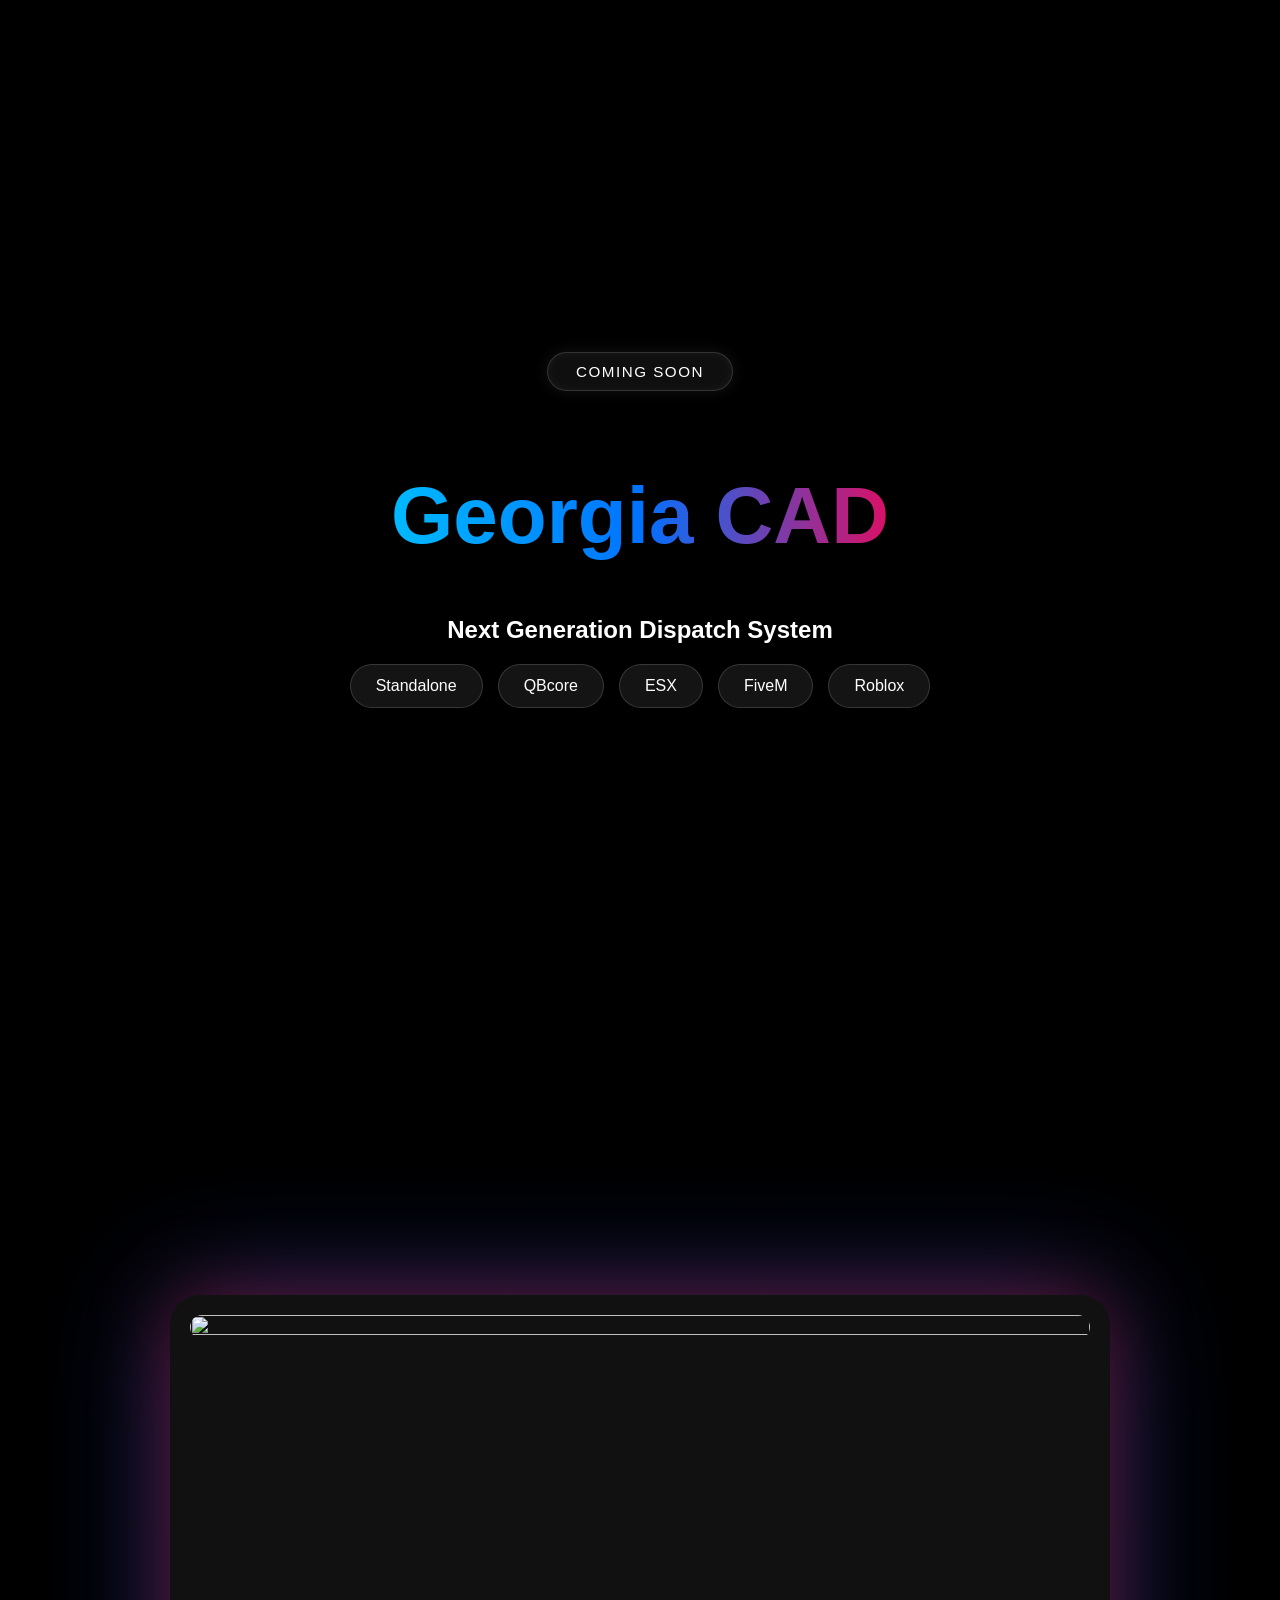
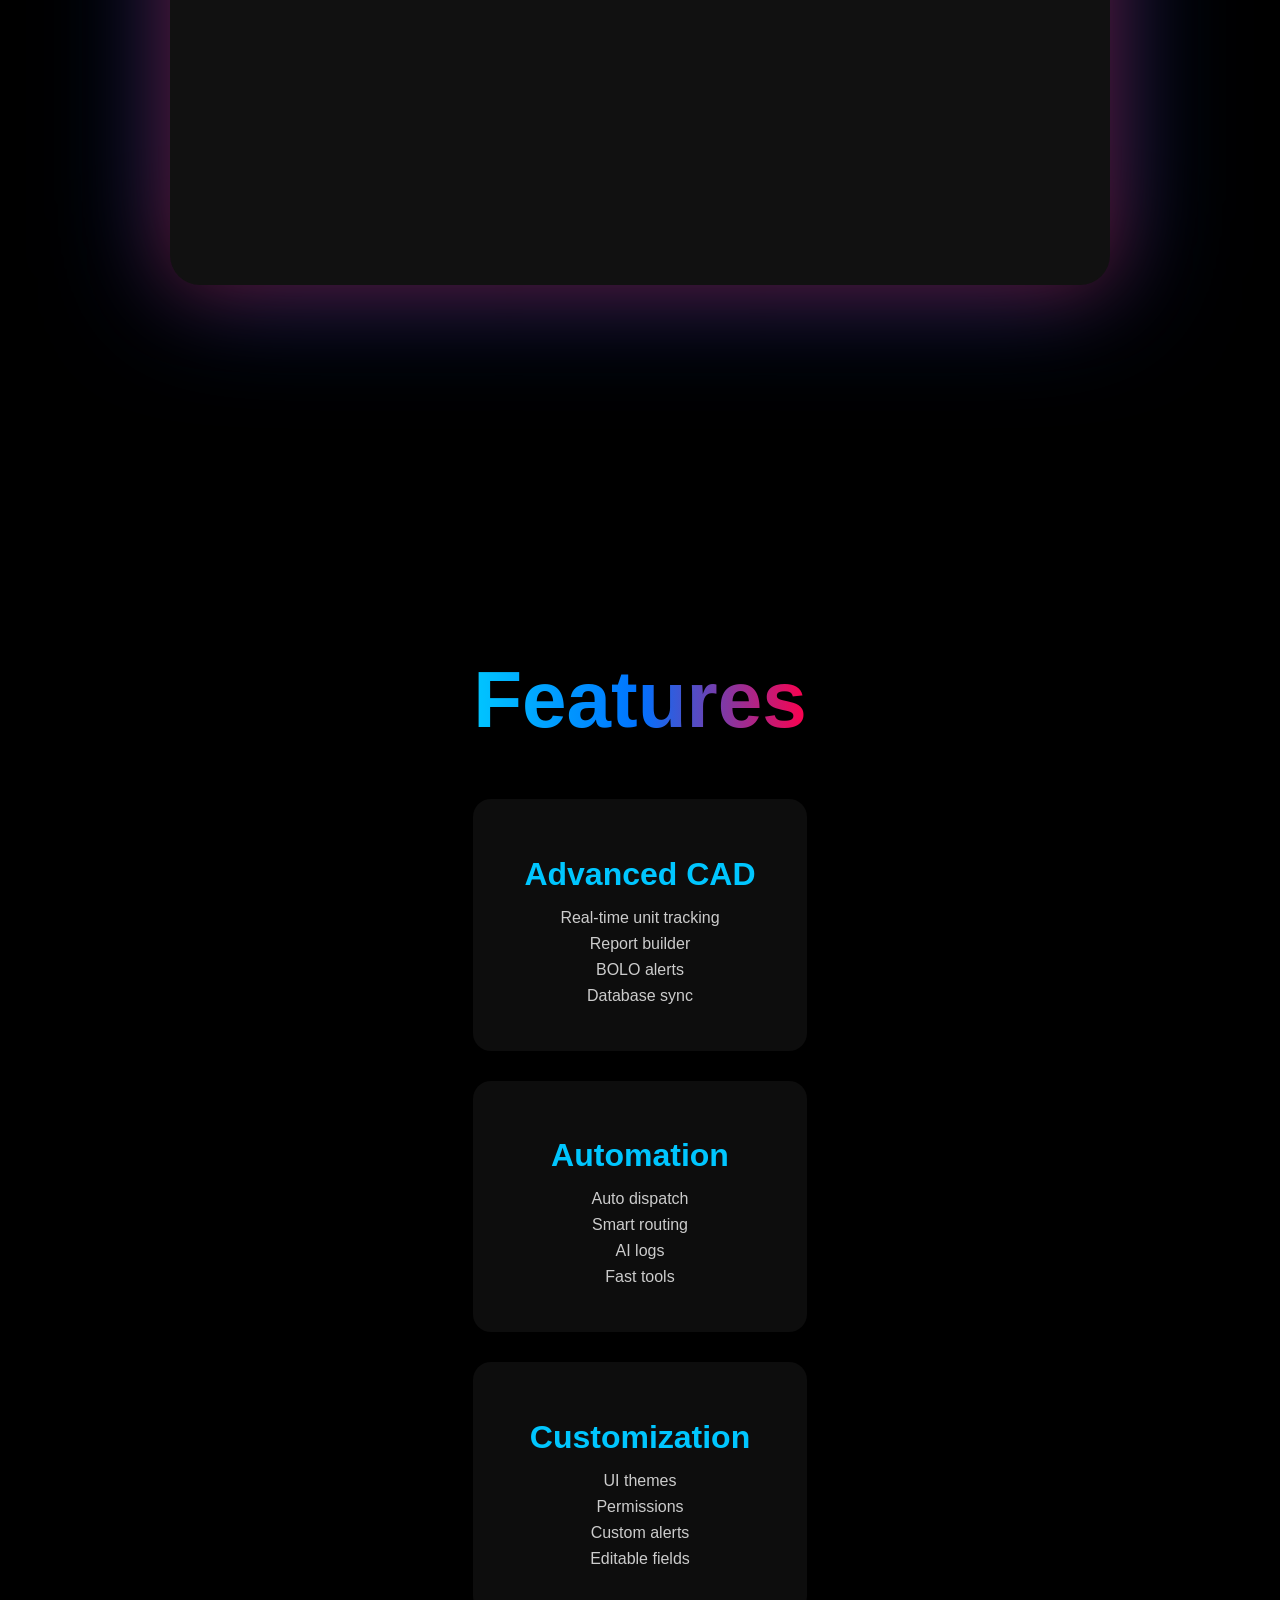
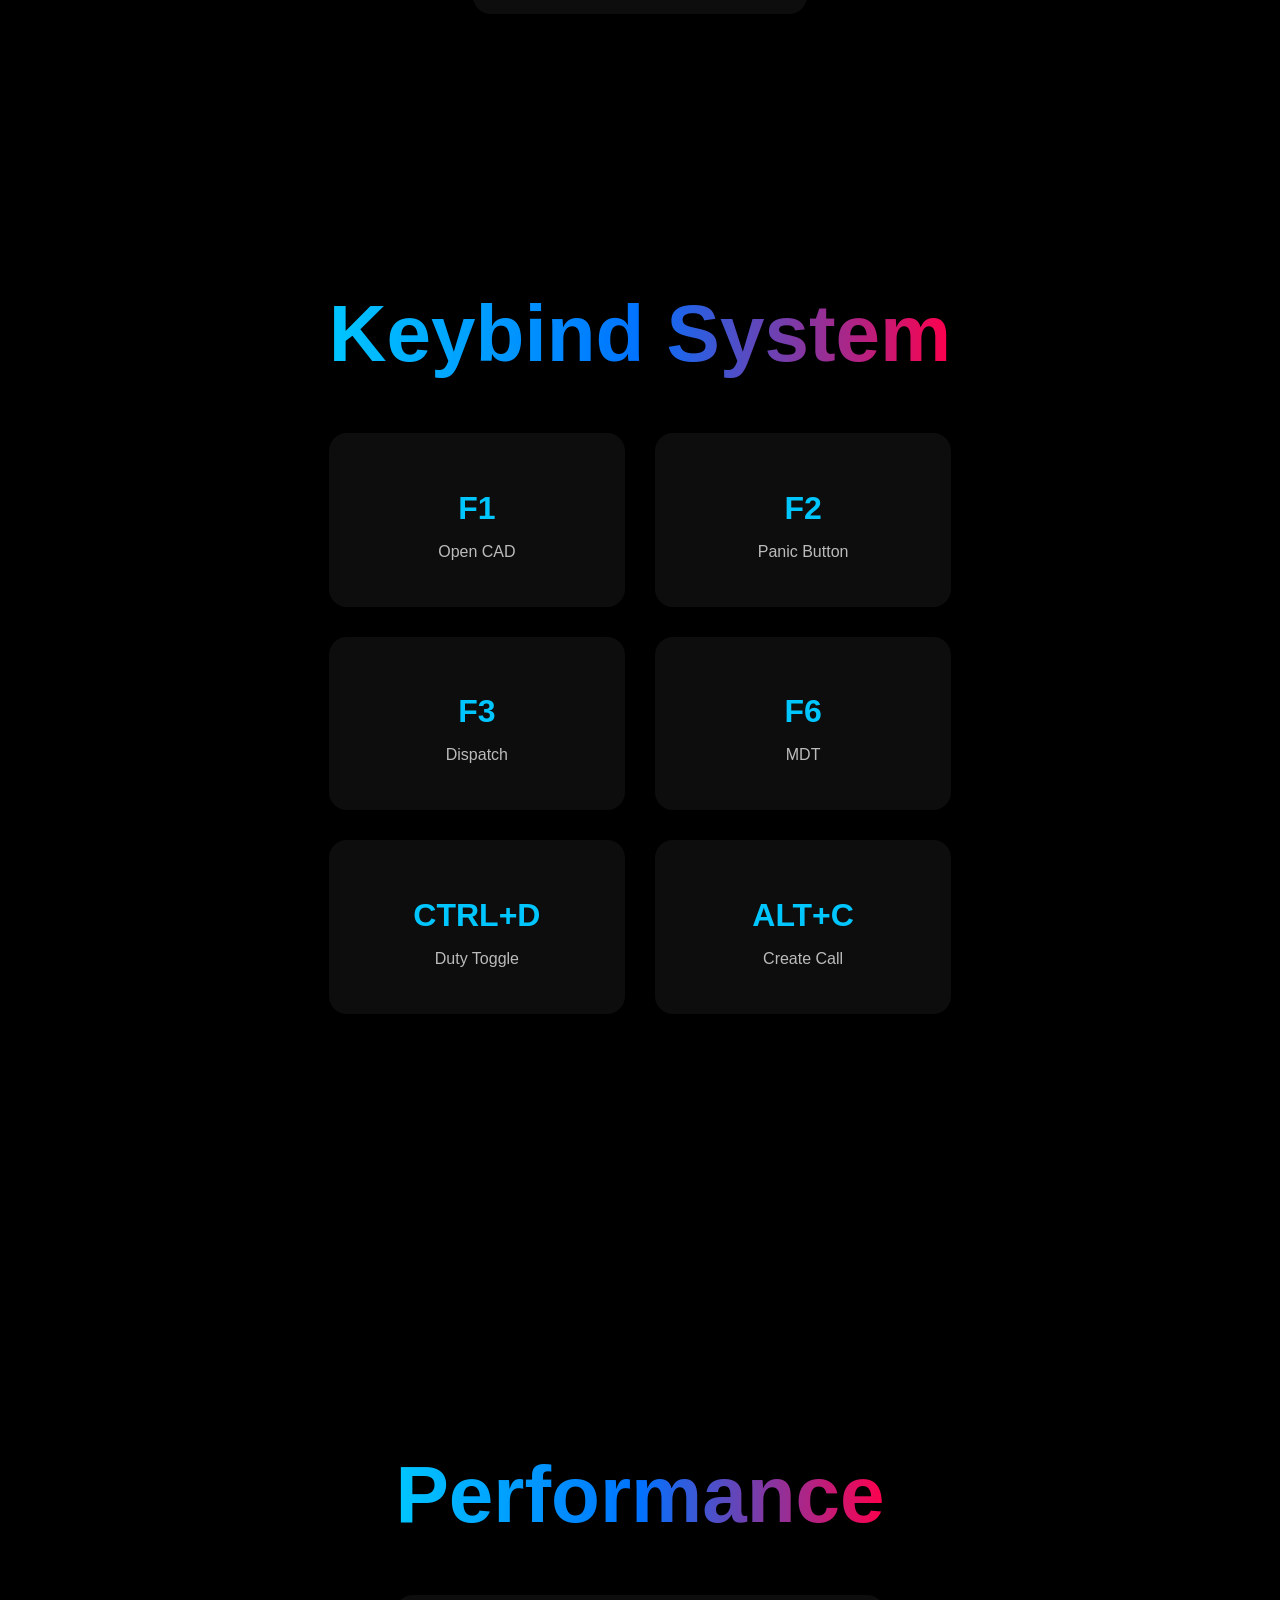
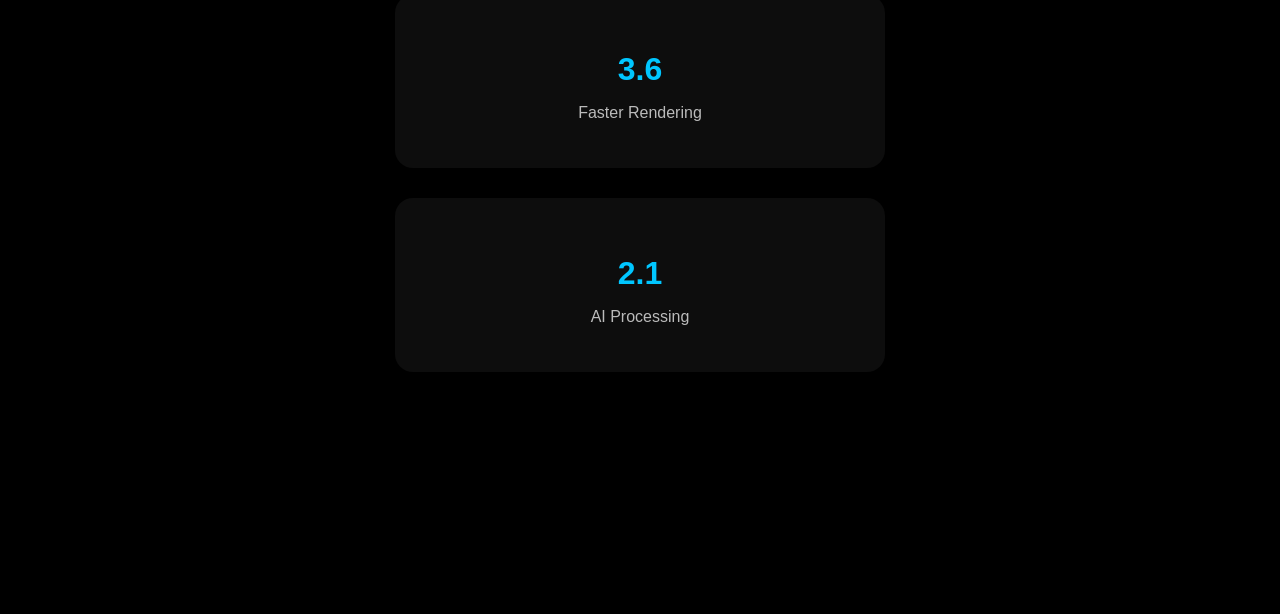
==== index.html @ d7dd5ef4 "Update index.html" ====
<!DOCTYPE html>
<html lang="en">

<head>

<meta charset="UTF-8">
<meta name="viewport" content="width=device-width, initial-scale=1.0">

<title>Georgia CAD</title>

<link rel="icon" type="image/png" href="https://i.imgur.com/8s9BnlC.png">

<style>

body{
margin:0;
background:black;
color:white;
font-family:Arial,Helvetica,sans-serif;
overflow-x:hidden;
background-image:url("https://i.imgur.com/8s9BnlC.png");
background-repeat:no-repeat;
background-position:center;
background-size:600px;
background-attachment:fixed;
}

body::before{
content:"";
position:fixed;
width:100%;
height:100%;
background:rgba(0,0,0,0.85);
z-index:-1;
}

/* SECTION */

.section{
min-height:100vh;
display:flex;
justify-content:center;
align-items:center;
text-align:center;
padding:80px 10%;
}

/* TITLE */

.gradient-text{
font-size:5em;
background:linear-gradient(90deg,#00c6ff,#0072ff,#ff004c);
-webkit-background-clip:text;
-webkit-text-fill-color:transparent;
}

/* SCROLL */

.reveal{
opacity:0;
transform:translateY(80px);
transition:1.2s;
}

.reveal.visible{
opacity:1;
transform:translateY(0);
}

/* 🔥 GLASS PILL (COMING SOON) */

.coming-pill{
display:inline-block;
padding:10px 28px;
border-radius:50px;
margin-bottom:25px;

background:rgba(255,255,255,0.06);
border:1px solid rgba(255,255,255,0.15);

backdrop-filter:blur(10px);

font-size:0.95em;
letter-spacing:1.5px;
text-transform:uppercase;

box-shadow:
0 0 15px rgba(255,255,255,0.08),
inset 0 0 10px rgba(255,255,255,0.05);

transition:0.3s;
}

.coming-pill:hover{
transform:scale(1.08);
box-shadow:
0 0 20px rgba(0,120,255,0.4),
0 0 30px rgba(255,0,80,0.3);
}

/* BUBBLES */

.bubbles{
display:flex;
gap:15px;
justify-content:center;
flex-wrap:wrap;
margin-top:20px;
}

.bubbles span{
padding:12px 25px;
border-radius:30px;
background:rgba(255,255,255,0.08);
border:1px solid rgba(255,255,255,0.15);
backdrop-filter:blur(6px);
transition:.3s;
}

.bubbles span:hover{
transform:scale(1.1);
background:rgba(0,120,255,0.25);
}

/* TABLET */

.tablet{
width:900px;
height:550px;
background:#111;
border-radius:30px;
padding:20px;
box-shadow:0 0 80px rgba(255,0,0,.4),0 0 120px rgba(0,100,255,.5);
transition:.2s;
}

.screen img{
width:100%;
height:100%;
border-radius:20px;
object-fit:cover;
}

/* GRID */

.grid{
display:grid;
grid-template-columns:repeat(auto-fit,minmax(260px,1fr));
gap:30px;
margin-top:40px;
}

.card{
background:rgba(255,255,255,0.05);
padding:30px;
border-radius:18px;
transition:.3s;
}

.card:hover{
transform:translateY(-10px) scale(1.03);
box-shadow:
0 0 20px rgba(0,120,255,0.4),
0 0 40px rgba(0,120,255,0.2);
}

.card h2{
font-size:2em;
color:#00c6ff;
margin-bottom:10px;
}

.card p{
color:#bbb;
}

.card ul{
list-style:none;
padding:0;
}

.card li{
margin:8px 0;
color:#ccc;
}

/* BUTTON */

.btn{
background:#0a84ff;
padding:14px 35px;
border:none;
border-radius:30px;
color:white;
font-size:1.1em;
cursor:pointer;
}

</style>

</head>

<body>

<!-- HERO -->

<div class="section reveal">
<div>

<div class="coming-pill">Coming Soon</div>

<h1 class="gradient-text">Georgia CAD</h1>
<h2>Next Generation Dispatch System</h2>

<div class="bubbles">
<span>Standalone</span>
<span>QBcore</span>
<span>ESX</span>
<span>FiveM</span>
<span>Roblox</span>
</div>

</div>
</div>

<!-- TABLET -->

<div class="section reveal">
<div class="tablet" id="tablet">
<div class="screen">
<img src="https://i.imgur.com/SKwBuLY.png">
</div>
</div>
</div>

<!-- FEATURES -->

<div class="section reveal">
<div>
<h1 class="gradient-text">Features</h1>

<div class="grid">

<div class="card">
<h2>Advanced CAD</h2>
<ul>
<li>Real-time unit tracking</li>
<li>Report builder</li>
<li>BOLO alerts</li>
<li>Database sync</li>
</ul>
</div>

<div class="card">
<h2>Automation</h2>
<ul>
<li>Auto dispatch</li>
<li>Smart routing</li>
<li>AI logs</li>
<li>Fast tools</li>
</ul>
</div>

<div class="card">
<h2>Customization</h2>
<ul>
<li>UI themes</li>
<li>Permissions</li>
<li>Custom alerts</li>
<li>Editable fields</li>
</ul>
</div>

</div>

</div>
</div>

<!-- KEYBINDS -->

<div class="section reveal">
<div>
<h1 class="gradient-text">Keybind System</h1>

<div class="grid">
<div class="card"><h2>F1</h2><p>Open CAD</p></div>
<div class="card"><h2>F2</h2><p>Panic Button</p></div>
<div class="card"><h2>F3</h2><p>Dispatch</p></div>
<div class="card"><h2>F6</h2><p>MDT</p></div>
<div class="card"><h2>CTRL+D</h2><p>Duty Toggle</p></div>
<div class="card"><h2>ALT+C</h2><p>Create Call</p></div>
</div>

</div>
</div>

<!-- PERFORMANCE -->

<div class="section reveal">
<div>

<h1 class="gradient-text">Performance</h1>

<div class="grid">

<div class="card">
<h2 class="stat" data-target="6.7">0</h2>
<p>Faster Rendering</p>
</div>

<div class="card">
<h2 class="stat" data-target="4">0</h2>
<p>AI Processing</p>
</div>

</div>

</div>
</div>

<script>

const reveals=document.querySelectorAll(".reveal")
window.addEventListener("scroll",()=>{
reveals.forEach(el=>{
if(el.getBoundingClientRect().top<window.innerHeight*.85){
el.classList.add("visible")
}
})
})

const tablet=document.getElementById("tablet")
document.addEventListener("mousemove",e=>{
let x=(window.innerWidth/2-e.pageX)/40
let y=(window.innerHeight/2-e.pageY)/40
tablet.style.transform=`rotateY(${x}deg) rotateX(${-y}deg)`
})

const stats=document.querySelectorAll(".stat")

function animateCount(el){
let target=parseFloat(el.dataset.target)
let count=0
let step=target/50

let interval=setInterval(()=>{
count+=step
if(count>=target){
el.innerText=target+"x"
clearInterval(interval)
}else{
el.innerText=count.toFixed(1)
}
},30)
}

window.addEventListener("scroll",()=>{
stats.forEach(stat=>{
if(stat.getBoundingClientRect().top<window.innerHeight*.8&&!stat.classList.contains("done")){
stat.classList.add("done")
animateCount(stat)
}
})
})

</script>

</body>
</html>
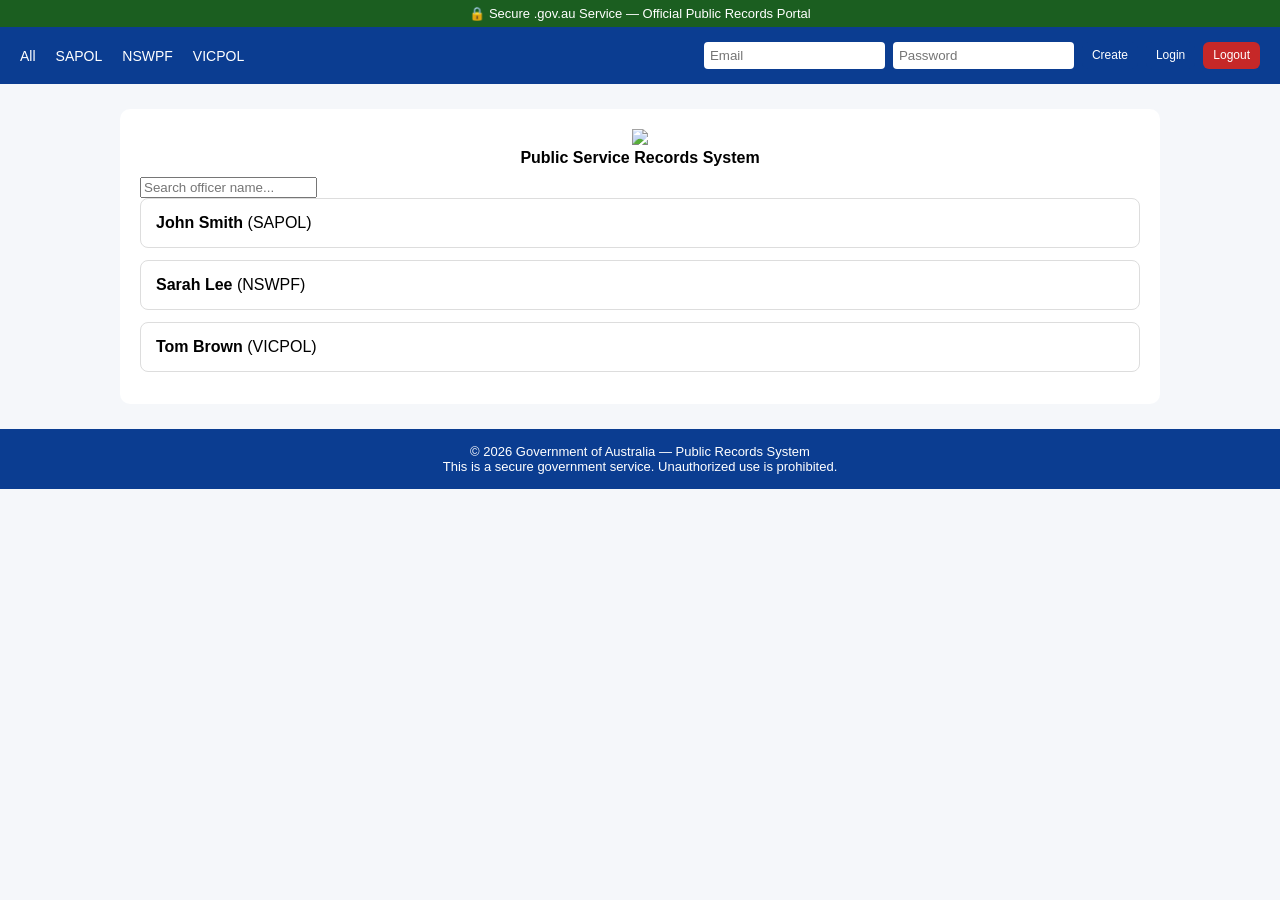
==== commit 6b5c5fce: "Update index.html" ====
--- a/index.html
+++ b/index.html
@@ -1,368 +1,142 @@
 <!DOCTYPE html>
 <html lang="en">
-
 <head>
-
 <meta charset="UTF-8">
 <meta name="viewport" content="width=device-width, initial-scale=1.0">
-
-<title>Georgia CAD</title>
-
-<link rel="icon" type="image/png" href="https://i.imgur.com/8s9BnlC.png">
+<title>Public Service Officer Portal</title>
+<link rel="icon" href="https://tse4.mm.bing.net/th/id/OIP.bu6NW9qHfvNzwFhi99w4KAHaDw?w=630&h=320&rs=1&pid=ImgDetMain&o=7&rm=3">
 
 <style>
+body { margin:0; font-family:"Segoe UI",sans-serif; background:#f5f7fa; }
+.secure-banner { background:#1b5e20; color:white; text-align:center; padding:6px; font-size:13px; }
+header { background:#0b3d91; color:white; padding:15px 20px; display:flex; justify-content:space-between; align-items:center; }
+.nav { display:flex; gap:20px; }
+.nav a { color:white; text-decoration:none; font-size:14px; cursor:pointer; }
+.auth-top { display:flex; gap:8px; }
+.auth-top input { padding:6px; border-radius:4px; border:none; }
+.button { background:#0b3d91; color:white; padding:6px 10px; border-radius:6px; cursor:pointer; font-size:12px; }
+.logout { background:#c62828; }
+.container { max-width:1000px; margin:25px auto; padding:20px; background:white; border-radius:10px; }
+.logo { text-align:center; margin-bottom:10px; }
+.logo img { width:140px; }
+.dashboard { background:#eef3ff; padding:12px; border-radius:6px; margin-bottom:15px; display:none; }
+.badge { background:green; color:white; padding:3px 6px; border-radius:4px; font-size:11px; }
+.card { border:1px solid #ddd; border-radius:8px; padding:15px; margin-bottom:12px; cursor:pointer; }
+.details { display:none; margin-top:10px; border-top:1px solid #eee; padding-top:10px; }
+.section-title { font-weight:bold; color:#0b3d91; margin-top:10px; }
+.timeline { border-left:3px solid #0b3d91; padding-left:10px; }
+footer { background:#0b3d91; color:white; text-align:center; padding:15px; margin-top:20px; font-size:13px; }
+</style>
+</head>
+<body>
 
-body{
-margin:0;
-background:black;
-color:white;
-font-family:Arial,Helvetica,sans-serif;
-overflow-x:hidden;
-background-image:url("https://i.imgur.com/8s9BnlC.png");
-background-repeat:no-repeat;
-background-position:center;
-background-size:600px;
-background-attachment:fixed;
+<div class="secure-banner">🔒 Secure .gov.au Service — Official Public Records Portal</div>
+
+<header>
+  <div class="nav">
+    <a onclick="setAgency('ALL')">All</a>
+    <a onclick="setAgency('SAPOL')">SAPOL</a>
+    <a onclick="setAgency('NSWPF')">NSWPF</a>
+    <a onclick="setAgency('VICPOL')">VICPOL</a>
+  </div>
+
+  <div class="auth-top">
+    <input type="email" id="email" placeholder="Email">
+    <input type="password" id="password" placeholder="Password">
+    <div class="button" onclick="register()">Create</div>
+    <div class="button" onclick="login()">Login</div>
+    <div class="button logout" onclick="logout()">Logout</div>
+  </div>
+</header>
+
+<div class="container">
+
+<div class="logo">
+  <img src="https://tse4.mm.bing.net/th/id/OIP.bu6NW9qHfvNzwFhi99w4KAHaDw?w=630&h=320&rs=1&pid=ImgDetMain&o=7&rm=3">
+  <div><strong>Public Service Records System</strong></div>
+</div>
+
+<div class="dashboard" id="dashboard">
+  Email: <span id="userEmail"></span> <span class="badge">Verified</span><br>
+  Access Level: Public Records
+  <div><strong>Request History:</strong><div id="history"></div></div>
+</div>
+
+<input type="text" id="searchInput" placeholder="Search officer name...">
+<div id="results"></div>
+</div>
+
+<footer>
+  © 2026 Government of Australia — Public Records System<br>
+  This is a secure government service. Unauthorized use is prohibited.
+</footer>
+
+<script>
+let currentUser=null;
+let agencyFilter="ALL";
+let historyLog=[];
+
+function setAgency(a){ agencyFilter=a; render(); }
+
+function register(){ localStorage.setItem(email.value,password.value); alert("Account created"); }
+function login(){
+ if(localStorage.getItem(email.value)===password.value){
+  currentUser={email:email.value}; updateUI();
+ } else alert("Invalid");
+}
+function logout(){ currentUser=null; updateUI(); }
+
+function updateUI(){
+ dashboard.style.display=currentUser?"block":"none";
+ if(currentUser) userEmail.innerText=currentUser.email;
+ render();
 }
 
-body::before{
-content:"";
-position:fixed;
-width:100%;
-height:100%;
-background:rgba(0,0,0,0.85);
-z-index:-1;
+const officers=[
+{name:"John Smith",agency:"SAPOL",rank:"Sergeant",station:"Adelaide",case:{ref:"SA1",court:"Adelaide Court",status:"Closed"},timeline:["Report","Court","Closed"]},
+{name:"Sarah Lee",agency:"NSWPF",rank:"Constable",station:"Sydney",case:{ref:"NSW1",court:"Sydney Court",status:"Open"},timeline:["Incident","Investigation"]},
+{name:"Tom Brown",agency:"VICPOL",rank:"Senior Constable",station:"Melbourne",case:{ref:"VIC1",court:"Melbourne Court",status:"Closed"},timeline:["Filed","Closed"]}
+];
+
+function render(){
+ results.innerHTML="";
+ let filtered=officers.filter(o=>
+  (agencyFilter==="ALL"||o.agency===agencyFilter)&&
+  o.name.toLowerCase().includes(searchInput.value.toLowerCase())
+ );
+
+ filtered.forEach((o,i)=>{
+  const btn=currentUser?"button":"button disabled";
+  const card=document.createElement("div");
+  card.className="card";
+  card.innerHTML=`<strong>${o.name}</strong> (${o.agency})
+  <div class="details" id="d${i}">
+    <div class="section-title">Info</div>${o.rank}<br>${o.station}
+    <div class="section-title">Case</div>${o.case.ref}<br>${o.case.court}<br>${o.case.status}
+    <div class="section-title">Timeline</div>
+    <div class="timeline">${o.timeline.map(t=>`<div>• ${t}</div>`).join("")}</div>
+    <div class="section-title">Documents</div>
+    <div class="${btn}" onclick="requestDocs('${o.name}')">Request Documents</div>
+  </div>`;
+
+  card.onclick=()=>{
+   const d=document.getElementById("d"+i);
+   d.style.display=d.style.display==="block"?"none":"block";
+  };
+
+  results.appendChild(card);
+ });
 }
 
-/* SECTION */
-
-.section{
-min-height:100vh;
-display:flex;
-justify-content:center;
-align-items:center;
-text-align:center;
-padding:80px 10%;
+function requestDocs(name){
+ if(!currentUser) return alert("Login required");
+ historyLog.push(name);
+ history.innerHTML=historyLog.join("<br>");
+ window.location.href=`mailto:australiapsc@gmail.com?subject=Request ${name}&body=User:${currentUser.email}`;
 }
 
-/* TITLE */
-
-.gradient-text{
-font-size:5em;
-background:linear-gradient(90deg,#00c6ff,#0072ff,#ff004c);
--webkit-background-clip:text;
--webkit-text-fill-color:transparent;
-}
-
-/* SCROLL */
-
-.reveal{
-opacity:0;
-transform:translateY(80px);
-transition:1.2s;
-}
-
-.reveal.visible{
-opacity:1;
-transform:translateY(0);
-}
-
-/* 🔥 GLASS PILL (COMING SOON) */
-
-.coming-pill{
-display:inline-block;
-padding:10px 28px;
-border-radius:50px;
-margin-bottom:25px;
-
-background:rgba(255,255,255,0.06);
-border:1px solid rgba(255,255,255,0.15);
-
-backdrop-filter:blur(10px);
-
-font-size:0.95em;
-letter-spacing:1.5px;
-text-transform:uppercase;
-
-box-shadow:
-0 0 15px rgba(255,255,255,0.08),
-inset 0 0 10px rgba(255,255,255,0.05);
-
-transition:0.3s;
-}
-
-.coming-pill:hover{
-transform:scale(1.08);
-box-shadow:
-0 0 20px rgba(0,120,255,0.4),
-0 0 30px rgba(255,0,80,0.3);
-}
-
-/* BUBBLES */
-
-.bubbles{
-display:flex;
-gap:15px;
-justify-content:center;
-flex-wrap:wrap;
-margin-top:20px;
-}
-
-.bubbles span{
-padding:12px 25px;
-border-radius:30px;
-background:rgba(255,255,255,0.08);
-border:1px solid rgba(255,255,255,0.15);
-backdrop-filter:blur(6px);
-transition:.3s;
-}
-
-.bubbles span:hover{
-transform:scale(1.1);
-background:rgba(0,120,255,0.25);
-}
-
-/* TABLET */
-
-.tablet{
-width:900px;
-height:550px;
-background:#111;
-border-radius:30px;
-padding:20px;
-box-shadow:0 0 80px rgba(255,0,0,.4),0 0 120px rgba(0,100,255,.5);
-transition:.2s;
-}
-
-.screen img{
-width:100%;
-height:100%;
-border-radius:20px;
-object-fit:cover;
-}
-
-/* GRID */
-
-.grid{
-display:grid;
-grid-template-columns:repeat(auto-fit,minmax(260px,1fr));
-gap:30px;
-margin-top:40px;
-}
-
-.card{
-background:rgba(255,255,255,0.05);
-padding:30px;
-border-radius:18px;
-transition:.3s;
-}
-
-.card:hover{
-transform:translateY(-10px) scale(1.03);
-box-shadow:
-0 0 20px rgba(0,120,255,0.4),
-0 0 40px rgba(0,120,255,0.2);
-}
-
-.card h2{
-font-size:2em;
-color:#00c6ff;
-margin-bottom:10px;
-}
-
-.card p{
-color:#bbb;
-}
-
-.card ul{
-list-style:none;
-padding:0;
-}
-
-.card li{
-margin:8px 0;
-color:#ccc;
-}
-
-/* BUTTON */
-
-.btn{
-background:#0a84ff;
-padding:14px 35px;
-border:none;
-border-radius:30px;
-color:white;
-font-size:1.1em;
-cursor:pointer;
-}
-
-</style>
-
-</head>
-
-<body>
-
-<!-- HERO -->
-
-<div class="section reveal">
-<div>
-
-<div class="coming-pill">Coming Soon</div>
-
-<h1 class="gradient-text">Georgia CAD</h1>
-<h2>Next Generation Dispatch System</h2>
-
-<div class="bubbles">
-<span>Standalone</span>
-<span>QBcore</span>
-<span>ESX</span>
-<span>FiveM</span>
-<span>Roblox</span>
-</div>
-
-</div>
-</div>
-
-<!-- TABLET -->
-
-<div class="section reveal">
-<div class="tablet" id="tablet">
-<div class="screen">
-<img src="https://i.imgur.com/SKwBuLY.png">
-</div>
-</div>
-</div>
-
-<!-- FEATURES -->
-
-<div class="section reveal">
-<div>
-<h1 class="gradient-text">Features</h1>
-
-<div class="grid">
-
-<div class="card">
-<h2>Advanced CAD</h2>
-<ul>
-<li>Real-time unit tracking</li>
-<li>Report builder</li>
-<li>BOLO alerts</li>
-<li>Database sync</li>
-</ul>
-</div>
-
-<div class="card">
-<h2>Automation</h2>
-<ul>
-<li>Auto dispatch</li>
-<li>Smart routing</li>
-<li>AI logs</li>
-<li>Fast tools</li>
-</ul>
-</div>
-
-<div class="card">
-<h2>Customization</h2>
-<ul>
-<li>UI themes</li>
-<li>Permissions</li>
-<li>Custom alerts</li>
-<li>Editable fields</li>
-</ul>
-</div>
-
-</div>
-
-</div>
-</div>
-
-<!-- KEYBINDS -->
-
-<div class="section reveal">
-<div>
-<h1 class="gradient-text">Keybind System</h1>
-
-<div class="grid">
-<div class="card"><h2>F1</h2><p>Open CAD</p></div>
-<div class="card"><h2>F2</h2><p>Panic Button</p></div>
-<div class="card"><h2>F3</h2><p>Dispatch</p></div>
-<div class="card"><h2>F6</h2><p>MDT</p></div>
-<div class="card"><h2>CTRL+D</h2><p>Duty Toggle</p></div>
-<div class="card"><h2>ALT+C</h2><p>Create Call</p></div>
-</div>
-
-</div>
-</div>
-
-<!-- PERFORMANCE -->
-
-<div class="section reveal">
-<div>
-
-<h1 class="gradient-text">Performance</h1>
-
-<div class="grid">
-
-<div class="card">
-<h2 class="stat" data-target="6.7">0</h2>
-<p>Faster Rendering</p>
-</div>
-
-<div class="card">
-<h2 class="stat" data-target="4">0</h2>
-<p>AI Processing</p>
-</div>
-
-</div>
-
-</div>
-</div>
-
-<script>
-
-const reveals=document.querySelectorAll(".reveal")
-window.addEventListener("scroll",()=>{
-reveals.forEach(el=>{
-if(el.getBoundingClientRect().top<window.innerHeight*.85){
-el.classList.add("visible")
-}
-})
-})
-
-const tablet=document.getElementById("tablet")
-document.addEventListener("mousemove",e=>{
-let x=(window.innerWidth/2-e.pageX)/40
-let y=(window.innerHeight/2-e.pageY)/40
-tablet.style.transform=`rotateY(${x}deg) rotateX(${-y}deg)`
-})
-
-const stats=document.querySelectorAll(".stat")
-
-function animateCount(el){
-let target=parseFloat(el.dataset.target)
-let count=0
-let step=target/50
-
-let interval=setInterval(()=>{
-count+=step
-if(count>=target){
-el.innerText=target+"x"
-clearInterval(interval)
-}else{
-el.innerText=count.toFixed(1)
-}
-},30)
-}
-
-window.addEventListener("scroll",()=>{
-stats.forEach(stat=>{
-if(stat.getBoundingClientRect().top<window.innerHeight*.8&&!stat.classList.contains("done")){
-stat.classList.add("done")
-animateCount(stat)
-}
-})
-})
-
+searchInput.oninput=render;
+updateUI();
 </script>
 
 </body>
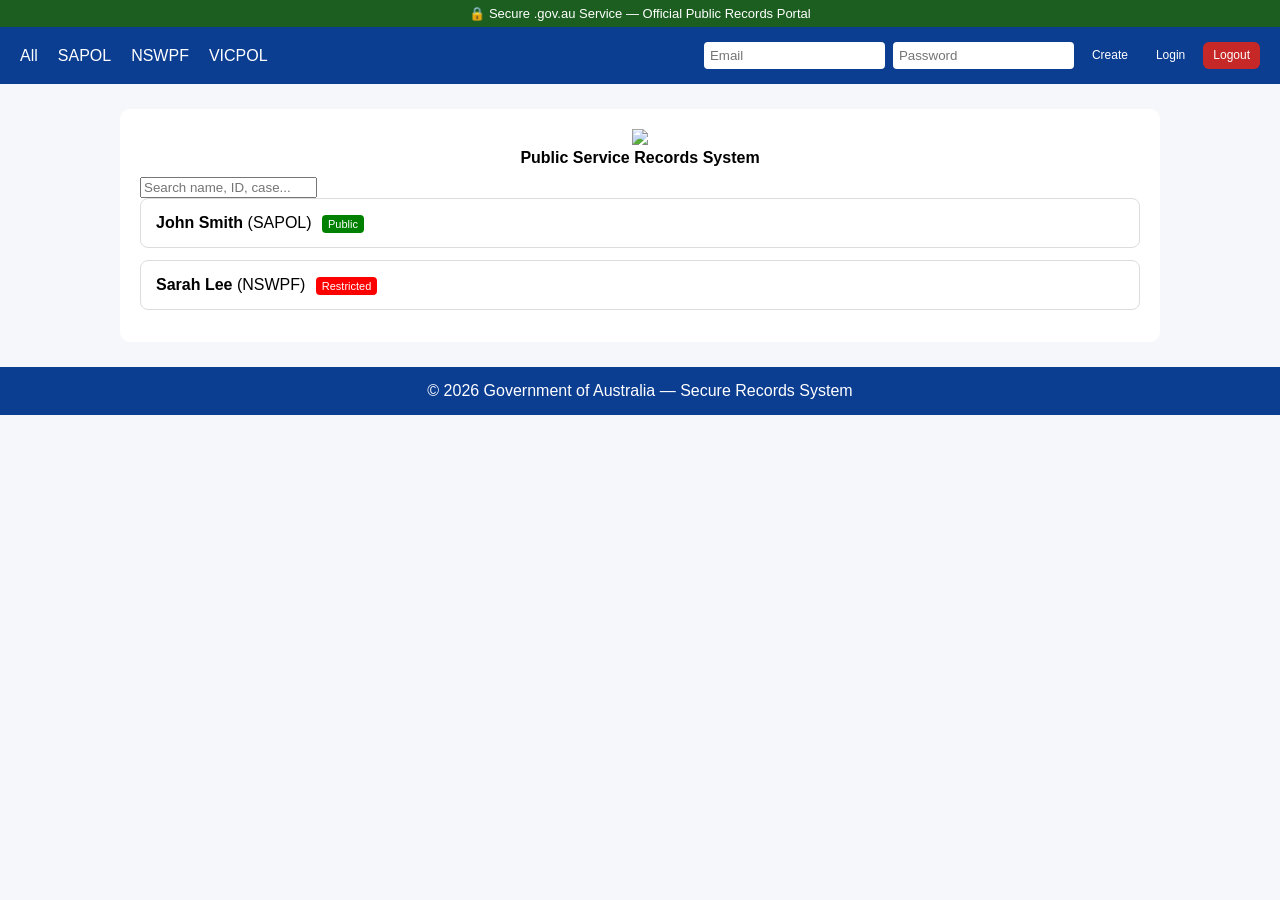
==== commit 054407bf: "Update index.html" ====
--- a/index.html
+++ b/index.html
@@ -11,7 +11,7 @@
 .secure-banner { background:#1b5e20; color:white; text-align:center; padding:6px; font-size:13px; }
 header { background:#0b3d91; color:white; padding:15px 20px; display:flex; justify-content:space-between; align-items:center; }
 .nav { display:flex; gap:20px; }
-.nav a { color:white; text-decoration:none; font-size:14px; cursor:pointer; }
+.nav a { color:white; text-decoration:none; cursor:pointer; }
 .auth-top { display:flex; gap:8px; }
 .auth-top input { padding:6px; border-radius:4px; border:none; }
 .button { background:#0b3d91; color:white; padding:6px 10px; border-radius:6px; cursor:pointer; font-size:12px; }
@@ -20,12 +20,16 @@
 .logo { text-align:center; margin-bottom:10px; }
 .logo img { width:140px; }
 .dashboard { background:#eef3ff; padding:12px; border-radius:6px; margin-bottom:15px; display:none; }
-.badge { background:green; color:white; padding:3px 6px; border-radius:4px; font-size:11px; }
+.badge { padding:3px 6px; border-radius:4px; font-size:11px; margin-left:6px; }
+.public { background:green; color:white; }
+.restricted { background:red; color:white; }
 .card { border:1px solid #ddd; border-radius:8px; padding:15px; margin-bottom:12px; cursor:pointer; }
 .details { display:none; margin-top:10px; border-top:1px solid #eee; padding-top:10px; }
 .section-title { font-weight:bold; color:#0b3d91; margin-top:10px; }
 .timeline { border-left:3px solid #0b3d91; padding-left:10px; }
-footer { background:#0b3d91; color:white; text-align:center; padding:15px; margin-top:20px; font-size:13px; }
+footer { background:#0b3d91; color:white; text-align:center; padding:15px; margin-top:20px; }
+.modal { display:none; position:fixed; top:0; left:0; width:100%; height:100%; background:rgba(0,0,0,0.6); }
+.modal-content { background:white; margin:10% auto; padding:20px; width:80%; max-width:600px; border-radius:10px; }
 </style>
 </head>
 <body>
@@ -57,33 +61,32 @@
 </div>
 
 <div class="dashboard" id="dashboard">
-  Email: <span id="userEmail"></span> <span class="badge">Verified</span><br>
-  Access Level: Public Records
+  Email: <span id="userEmail"></span> <span class="badge public">Verified</span><br>
   <div><strong>Request History:</strong><div id="history"></div></div>
 </div>
 
-<input type="text" id="searchInput" placeholder="Search officer name...">
+<input type="text" id="searchInput" placeholder="Search name, ID, case...">
 <div id="results"></div>
 </div>
 
+<div class="modal" id="pdfModal">
+  <div class="modal-content">
+    <h3>Document Preview</h3>
+    <p>This is a simulated PDF preview.</p>
+    <div class="button" onclick="closeModal()">Close</div>
+  </div>
+</div>
+
 <footer>
-  © 2026 Government of Australia — Public Records System<br>
-  This is a secure government service. Unauthorized use is prohibited.
+  © 2026 Government of Australia — Secure Records System
 </footer>
 
 <script>
-let currentUser=null;
-let agencyFilter="ALL";
-let historyLog=[];
+let currentUser=null, agencyFilter="ALL", historyLog=[];
 
 function setAgency(a){ agencyFilter=a; render(); }
-
 function register(){ localStorage.setItem(email.value,password.value); alert("Account created"); }
-function login(){
- if(localStorage.getItem(email.value)===password.value){
-  currentUser={email:email.value}; updateUI();
- } else alert("Invalid");
-}
+function login(){ if(localStorage.getItem(email.value)===password.value){ currentUser={email:email.value}; updateUI(); } else alert("Invalid"); }
 function logout(){ currentUser=null; updateUI(); }
 
 function updateUI(){
@@ -92,48 +95,72 @@
  render();
 }
 
+// 🔧 EASY OFFICER ADD SYSTEM
 const officers=[
-{name:"John Smith",agency:"SAPOL",rank:"Sergeant",station:"Adelaide",case:{ref:"SA1",court:"Adelaide Court",status:"Closed"},timeline:["Report","Court","Closed"]},
-{name:"Sarah Lee",agency:"NSWPF",rank:"Constable",station:"Sydney",case:{ref:"NSW1",court:"Sydney Court",status:"Open"},timeline:["Incident","Investigation"]},
-{name:"Tom Brown",agency:"VICPOL",rank:"Senior Constable",station:"Melbourne",case:{ref:"VIC1",court:"Melbourne Court",status:"Closed"},timeline:["Filed","Closed"]}
+{
+ name:"John Smith",
+ agency:"SAPOL",
+ id:"SAP123",
+ rank:"Sergeant",
+ station:"Adelaide",
+ classification:"Public",
+ case:{ref:"SA1",court:"Adelaide Court",status:"Closed"},
+ timeline:["Report Filed","Court Hearing","Closed"]
+},
+{
+ name:"Sarah Lee",
+ agency:"NSWPF",
+ id:"NSW999",
+ rank:"Constable",
+ station:"Sydney",
+ classification:"Restricted",
+ case:{ref:"NSW22",court:"Sydney Court",status:"Open"},
+ timeline:["Incident","Investigation"]
+}
 ];
 
 function render(){
  results.innerHTML="";
+ let q=searchInput.value.toLowerCase();
  let filtered=officers.filter(o=>
   (agencyFilter==="ALL"||o.agency===agencyFilter)&&
-  o.name.toLowerCase().includes(searchInput.value.toLowerCase())
+  (o.name.toLowerCase().includes(q)||o.id.toLowerCase().includes(q)||o.case.ref.toLowerCase().includes(q))
  );
 
  filtered.forEach((o,i)=>{
   const btn=currentUser?"button":"button disabled";
+  const badgeClass=o.classification==="Public"?"public":"restricted";
+
   const card=document.createElement("div");
   card.className="card";
-  card.innerHTML=`<strong>${o.name}</strong> (${o.agency})
+  card.innerHTML=`
+  <strong>${o.name}</strong> (${o.agency}) <span class="badge ${badgeClass}">${o.classification}</span>
   <div class="details" id="d${i}">
-    <div class="section-title">Info</div>${o.rank}<br>${o.station}
+    <div class="section-title">Info</div>${o.rank}<br>${o.station}<br>ID:${o.id}
     <div class="section-title">Case</div>${o.case.ref}<br>${o.case.court}<br>${o.case.status}
     <div class="section-title">Timeline</div>
     <div class="timeline">${o.timeline.map(t=>`<div>• ${t}</div>`).join("")}</div>
     <div class="section-title">Documents</div>
-    <div class="${btn}" onclick="requestDocs('${o.name}')">Request Documents</div>
+    <div class="${btn}" onclick="openPDF('${o.name}')">View Document</div>
   </div>`;
 
   card.onclick=()=>{
-   const d=document.getElementById("d"+i);
-   d.style.display=d.style.display==="block"?"none":"block";
+    const d=document.getElementById("d"+i);
+    d.style.display=d.style.display==="block"?"none":"block";
   };
 
   results.appendChild(card);
  });
 }
 
-function requestDocs(name){
+function openPDF(name){
  if(!currentUser) return alert("Login required");
  historyLog.push(name);
  history.innerHTML=historyLog.join("<br>");
- window.location.href=`mailto:australiapsc@gmail.com?subject=Request ${name}&body=User:${currentUser.email}`;
+ document.getElementById("pdfModal").style.display="block";
 }
+
+function closeModal(){ document.getElementById("pdfModal").style.display="none"; }
 
 searchInput.oninput=render;
 updateUI();
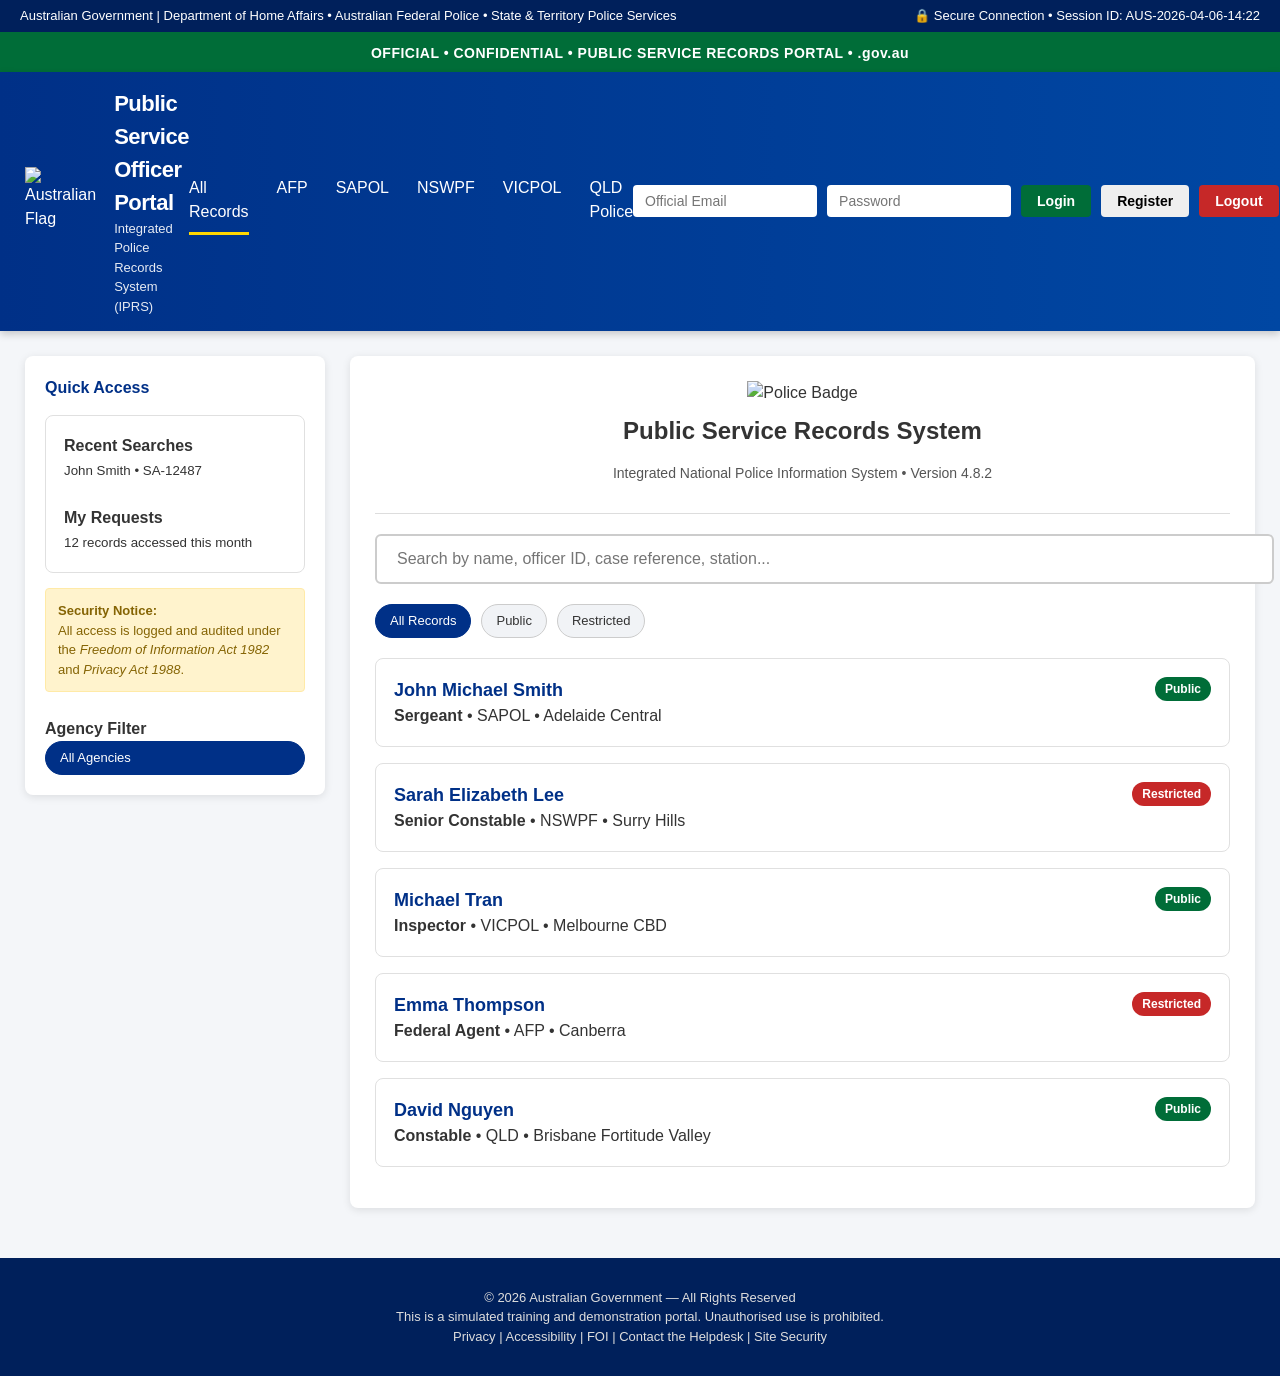
==== commit 9dc35eb9: "Update index.html" ====
--- a/index.html
+++ b/index.html
@@ -3,168 +3,509 @@
 <head>
 <meta charset="UTF-8">
 <meta name="viewport" content="width=device-width, initial-scale=1.0">
-<title>Public Service Officer Portal</title>
-<link rel="icon" href="https://tse4.mm.bing.net/th/id/OIP.bu6NW9qHfvNzwFhi99w4KAHaDw?w=630&h=320&rs=1&pid=ImgDetMain&o=7&rm=3">
-
+<title>Public Records &amp; Officer Portal - Australian Government</title>
+<link rel="icon" href="https://www.australia.gov.au/sites/default/files/favicon.ico">
 <style>
-body { margin:0; font-family:"Segoe UI",sans-serif; background:#f5f7fa; }
-.secure-banner { background:#1b5e20; color:white; text-align:center; padding:6px; font-size:13px; }
-header { background:#0b3d91; color:white; padding:15px 20px; display:flex; justify-content:space-between; align-items:center; }
-.nav { display:flex; gap:20px; }
-.nav a { color:white; text-decoration:none; cursor:pointer; }
-.auth-top { display:flex; gap:8px; }
-.auth-top input { padding:6px; border-radius:4px; border:none; }
-.button { background:#0b3d91; color:white; padding:6px 10px; border-radius:6px; cursor:pointer; font-size:12px; }
-.logout { background:#c62828; }
-.container { max-width:1000px; margin:25px auto; padding:20px; background:white; border-radius:10px; }
-.logo { text-align:center; margin-bottom:10px; }
-.logo img { width:140px; }
-.dashboard { background:#eef3ff; padding:12px; border-radius:6px; margin-bottom:15px; display:none; }
-.badge { padding:3px 6px; border-radius:4px; font-size:11px; margin-left:6px; }
-.public { background:green; color:white; }
-.restricted { background:red; color:white; }
-.card { border:1px solid #ddd; border-radius:8px; padding:15px; margin-bottom:12px; cursor:pointer; }
-.details { display:none; margin-top:10px; border-top:1px solid #eee; padding-top:10px; }
-.section-title { font-weight:bold; color:#0b3d91; margin-top:10px; }
-.timeline { border-left:3px solid #0b3d91; padding-left:10px; }
-footer { background:#0b3d91; color:white; text-align:center; padding:15px; margin-top:20px; }
-.modal { display:none; position:fixed; top:0; left:0; width:100%; height:100%; background:rgba(0,0,0,0.6); }
-.modal-content { background:white; margin:10% auto; padding:20px; width:80%; max-width:600px; border-radius:10px; }
+    :root {
+        --gov-blue: #003087;
+        --gov-darkblue: #00205b;
+        --accent-green: #006d38;
+    }
+    body {
+        margin: 0;
+        font-family: "Segoe UI", "Roboto", "Helvetica Neue", Arial, sans-serif;
+        background: #f4f6f9;
+        color: #333;
+        line-height: 1.5;
+    }
+    .top-bar {
+        background: #00205b;
+        color: white;
+        font-size: 13px;
+        padding: 6px 20px;
+        display: flex;
+        justify-content: space-between;
+        align-items: center;
+        border-bottom: 3px solid #006d38;
+    }
+    .secure-banner {
+        background: #006d38;
+        color: white;
+        text-align: center;
+        padding: 8px;
+        font-size: 14px;
+        font-weight: 600;
+        letter-spacing: 0.5px;
+    }
+    header {
+        background: linear-gradient(to right, var(--gov-blue), #0047a3);
+        color: white;
+        padding: 15px 25px;
+        box-shadow: 0 3px 8px rgba(0,0,0,0.2);
+        display: flex;
+        align-items: center;
+        justify-content: space-between;
+    }
+    .header-left {
+        display: flex;
+        align-items: center;
+        gap: 18px;
+    }
+    .coat-of-arms {
+        height: 68px;
+        width: auto;
+    }
+    .header-title {
+        font-size: 22px;
+        font-weight: 700;
+        letter-spacing: -0.5px;
+    }
+    .nav {
+        display: flex;
+        gap: 28px;
+        font-weight: 500;
+    }
+    .nav a {
+        color: white;
+        text-decoration: none;
+        padding: 8px 0;
+        border-bottom: 3px solid transparent;
+        transition: all 0.2s;
+    }
+    .nav a:hover, .nav a.active {
+        border-bottom: 3px solid #ffd700;
+    }
+    .auth-section {
+        display: flex;
+        align-items: center;
+        gap: 10px;
+        font-size: 14px;
+    }
+    .auth-section input {
+        padding: 8px 12px;
+        border: none;
+        border-radius: 4px;
+        font-size: 14px;
+        width: 160px;
+    }
+    .btn {
+        padding: 8px 16px;
+        border: none;
+        border-radius: 4px;
+        font-weight: 600;
+        cursor: pointer;
+        font-size: 14px;
+    }
+    .btn-primary {
+        background: #006d38;
+        color: white;
+    }
+    .btn-danger {
+        background: #c62828;
+        color: white;
+    }
+    .main-container {
+        max-width: 1280px;
+        margin: 25px auto;
+        padding: 0 25px;
+        display: flex;
+        gap: 25px;
+    }
+    .sidebar {
+        width: 260px;
+        background: white;
+        border-radius: 8px;
+        box-shadow: 0 2px 8px rgba(0,0,0,0.1);
+        padding: 20px;
+        height: fit-content;
+    }
+    .content {
+        flex: 1;
+        background: white;
+        border-radius: 8px;
+        box-shadow: 0 2px 8px rgba(0,0,0,0.1);
+        padding: 25px;
+    }
+    .logo-bar {
+        text-align: center;
+        margin-bottom: 20px;
+        padding-bottom: 15px;
+        border-bottom: 1px solid #ddd;
+    }
+    .dashboard-header {
+        background: #eef4ff;
+        padding: 15px 20px;
+        border-radius: 6px;
+        margin-bottom: 25px;
+        border-left: 5px solid #003087;
+    }
+    .search-bar {
+        width: 100%;
+        padding: 14px 20px;
+        font-size: 16px;
+        border: 2px solid #ccc;
+        border-radius: 6px;
+        margin-bottom: 20px;
+    }
+    .filters {
+        display: flex;
+        gap: 10px;
+        margin-bottom: 20px;
+        flex-wrap: wrap;
+    }
+    .filter-btn {
+        padding: 6px 14px;
+        background: #f1f3f6;
+        border: 1px solid #ccc;
+        border-radius: 20px;
+        cursor: pointer;
+        font-size: 13px;
+    }
+    .filter-btn.active {
+        background: #003087;
+        color: white;
+        border-color: #003087;
+    }
+    .card {
+        border: 1px solid #e0e0e0;
+        border-radius: 8px;
+        padding: 18px;
+        margin-bottom: 16px;
+        transition: all 0.2s;
+    }
+    .card:hover {
+        box-shadow: 0 4px 12px rgba(0,0,0,0.1);
+        border-color: #003087;
+    }
+    .officer-name {
+        font-size: 18px;
+        font-weight: 700;
+        color: #003087;
+    }
+    .badge {
+        padding: 3px 10px;
+        border-radius: 20px;
+        font-size: 12px;
+        font-weight: 600;
+    }
+    .public { background:#006d38; color:white; }
+    .restricted { background:#c62828; color:white; }
+    .details {
+        display: none;
+        margin-top: 15px;
+        padding-top: 15px;
+        border-top: 1px solid #eee;
+    }
+    .section-title {
+        font-weight: 700;
+        color: #003087;
+        margin: 12px 0 6px;
+        font-size: 15px;
+    }
+    table {
+        width: 100%;
+        border-collapse: collapse;
+        margin-top: 10px;
+    }
+    th, td {
+        padding: 10px;
+        text-align: left;
+        border-bottom: 1px solid #eee;
+    }
+    th {
+        background: #f8f9fa;
+        color: #003087;
+    }
+    footer {
+        background: #00205b;
+        color: #ddd;
+        text-align: center;
+        padding: 30px 20px;
+        font-size: 13px;
+        margin-top: 50px;
+    }
+    .modal {
+        display: none;
+        position: fixed;
+        top: 0; left: 0;
+        width: 100%; height: 100%;
+        background: rgba(0,0,0,0.75);
+        z-index: 9999;
+    }
+    .modal-content {
+        background: white;
+        margin: 5% auto;
+        width: 90%;
+        max-width: 720px;
+        border-radius: 8px;
+        padding: 25px;
+        box-shadow: 0 10px 30px rgba(0,0,0,0.3);
+    }
+    .gov-notice {
+        background: #fff3cd;
+        border: 1px solid #ffeaa7;
+        padding: 12px;
+        font-size: 13px;
+        color: #856404;
+        border-radius: 4px;
+        margin: 15px 0;
+    }
 </style>
 </head>
 <body>
 
-<div class="secure-banner">🔒 Secure .gov.au Service — Official Public Records Portal</div>
+<div class="top-bar">
+    <div>Australian Government | Department of Home Affairs • Australian Federal Police • State &amp; Territory Police Services</div>
+    <div>🔒 Secure Connection • Session ID: AUS-2026-04-06-14:22</div>
+</div>
+
+<div class="secure-banner">
+    OFFICIAL • CONFIDENTIAL • PUBLIC SERVICE RECORDS PORTAL • .gov.au
+</div>
 
 <header>
-  <div class="nav">
-    <a onclick="setAgency('ALL')">All</a>
-    <a onclick="setAgency('SAPOL')">SAPOL</a>
-    <a onclick="setAgency('NSWPF')">NSWPF</a>
-    <a onclick="setAgency('VICPOL')">VICPOL</a>
-  </div>
-
-  <div class="auth-top">
-    <input type="email" id="email" placeholder="Email">
-    <input type="password" id="password" placeholder="Password">
-    <div class="button" onclick="register()">Create</div>
-    <div class="button" onclick="login()">Login</div>
-    <div class="button logout" onclick="logout()">Logout</div>
-  </div>
+    <div class="header-left">
+        <img src="https://upload.wikimedia.org/wikipedia/commons/thumb/8/8e/Flag_of_Australia_%28converted%29.svg/800px-Flag_of_Australia_%28converted%29.svg.png" class="coat-of-arms" alt="Australian Flag">
+        <div>
+            <div class="header-title">Public Service Officer Portal</div>
+            <div style="font-size:13px;opacity:0.9;">Integrated Police Records System (IPRS)</div>
+        </div>
+    </div>
+    
+    <div class="nav">
+        <a onclick="setAgency('ALL')" class="active">All Records</a>
+        <a onclick="setAgency('AFP')">AFP</a>
+        <a onclick="setAgency('SAPOL')">SAPOL</a>
+        <a onclick="setAgency('NSWPF')">NSWPF</a>
+        <a onclick="setAgency('VICPOL')">VICPOL</a>
+        <a onclick="setAgency('QLD')">QLD Police</a>
+    </div>
+
+    <div class="auth-section">
+        <input type="email" id="email" placeholder="Official Email">
+        <input type="password" id="password" placeholder="Password">
+        <button class="btn btn-primary" onclick="login()">Login</button>
+        <button class="btn" onclick="register()">Register</button>
+        <button class="btn btn-danger" onclick="logout()">Logout</button>
+    </div>
 </header>
 
-<div class="container">
-
-<div class="logo">
-  <img src="https://tse4.mm.bing.net/th/id/OIP.bu6NW9qHfvNzwFhi99w4KAHaDw?w=630&h=320&rs=1&pid=ImgDetMain&o=7&rm=3">
-  <div><strong>Public Service Records System</strong></div>
+<div class="main-container">
+    <!-- Sidebar -->
+    <div class="sidebar">
+        <div style="font-weight:700; color:#003087; margin-bottom:15px;">Quick Access</div>
+        <div class="card" style="margin-bottom:12px;">
+            <strong>Recent Searches</strong><br>
+            <small>John Smith • SA-12487</small><br><br>
+            <strong>My Requests</strong><br>
+            <small>12 records accessed this month</small>
+        </div>
+        
+        <div class="gov-notice">
+            <strong>Security Notice:</strong><br>
+            All access is logged and audited under the <i>Freedom of Information Act 1982</i> and <i>Privacy Act 1988</i>.
+        </div>
+        
+        <div style="margin-top:25px;">
+            <strong>Agency Filter</strong>
+            <div onclick="setAgency('ALL')" class="filter-btn active" id="filter-all">All Agencies</div>
+        </div>
+    </div>
+
+    <!-- Main Content -->
+    <div class="content">
+        <div class="logo-bar">
+            <img src="https://tse4.mm.bing.net/th/id/OIP.bu6NW9qHfvNzwFhi99w4KAHaDw?w=630&h=320&rs=1&pid=ImgDetMain&o=7&rm=3" style="height:110px;" alt="Police Badge">
+            <h2 style="margin:8px 0 4px;">Public Service Records System</h2>
+            <p style="color:#555;font-size:14px;">Integrated National Police Information System • Version 4.8.2</p>
+        </div>
+
+        <div class="dashboard-header" id="dashboard" style="display:none;">
+            <strong>Logged in as:</strong> <span id="userEmail"></span> 
+            <span class="badge public">Level 3 Verified Officer</span><br>
+            Last login: <span id="lastLogin"></span><br>
+            <strong>Request History:</strong>
+            <div id="history" style="margin-top:8px; font-size:13px;"></div>
+        </div>
+
+        <input type="text" id="searchInput" class="search-bar" placeholder="Search by name, officer ID, case reference, station...">
+
+        <div class="filters">
+            <div onclick="toggleFilter(this)" class="filter-btn active">All Records</div>
+            <div onclick="toggleFilter(this)" class="filter-btn">Public</div>
+            <div onclick="toggleFilter(this)" class="filter-btn">Restricted</div>
+        </div>
+
+        <div id="results"></div>
+    </div>
 </div>
 
-<div class="dashboard" id="dashboard">
-  Email: <span id="userEmail"></span> <span class="badge public">Verified</span><br>
-  <div><strong>Request History:</strong><div id="history"></div></div>
+<!-- PDF Modal -->
+<div class="modal" id="pdfModal">
+    <div class="modal-content">
+        <h2 style="margin-top:0; color:#003087;">Document Preview — Official Record</h2>
+        <div style="background:#f8f9fa; padding:20px; border:1px dashed #aaa; min-height:420px; margin:15px 0;">
+            <p><strong>Officer Service Record — CONFIDENTIAL</strong></p>
+            <p>This is a simulated official document preview. In a real system this would display a secure PDF with watermarks and digital signatures.</p>
+            <hr>
+            <p><strong>Classification:</strong> PROTECTED<br>
+               <strong>Issued by:</strong> Australian Criminal Intelligence Commission<br>
+               <strong>Date:</strong> 06 April 2026</p>
+        </div>
+        <div style="text-align:right;">
+            <button class="btn btn-primary" onclick="closeModal()">Close Preview</button>
+        </div>
+    </div>
 </div>
 
-<input type="text" id="searchInput" placeholder="Search name, ID, case...">
-<div id="results"></div>
-</div>
-
-<div class="modal" id="pdfModal">
-  <div class="modal-content">
-    <h3>Document Preview</h3>
-    <p>This is a simulated PDF preview.</p>
-    <div class="button" onclick="closeModal()">Close</div>
-  </div>
-</div>
-
 <footer>
-  © 2026 Government of Australia — Secure Records System
+    © 2026 Australian Government — All Rights Reserved<br>
+    This is a simulated training and demonstration portal. Unauthorised use is prohibited.<br>
+    Privacy | Accessibility | FOI | Contact the Helpdesk | Site Security
 </footer>
 
 <script>
-let currentUser=null, agencyFilter="ALL", historyLog=[];
-
-function setAgency(a){ agencyFilter=a; render(); }
-function register(){ localStorage.setItem(email.value,password.value); alert("Account created"); }
-function login(){ if(localStorage.getItem(email.value)===password.value){ currentUser={email:email.value}; updateUI(); } else alert("Invalid"); }
-function logout(){ currentUser=null; updateUI(); }
-
-function updateUI(){
- dashboard.style.display=currentUser?"block":"none";
- if(currentUser) userEmail.innerText=currentUser.email;
- render();
-}
-
-// 🔧 EASY OFFICER ADD SYSTEM
-const officers=[
-{
- name:"John Smith",
- agency:"SAPOL",
- id:"SAP123",
- rank:"Sergeant",
- station:"Adelaide",
- classification:"Public",
- case:{ref:"SA1",court:"Adelaide Court",status:"Closed"},
- timeline:["Report Filed","Court Hearing","Closed"]
-},
-{
- name:"Sarah Lee",
- agency:"NSWPF",
- id:"NSW999",
- rank:"Constable",
- station:"Sydney",
- classification:"Restricted",
- case:{ref:"NSW22",court:"Sydney Court",status:"Open"},
- timeline:["Incident","Investigation"]
-}
+let currentUser = null;
+let agencyFilter = "ALL";
+let historyLog = [];
+
+const officers = [
+    { name:"John Michael Smith", agency:"SAPOL", id:"SAP-12487", rank:"Sergeant", station:"Adelaide Central", classification:"Public",
+      case:{ref:"SA-2024-1182", court:"Adelaide Magistrates Court", status:"Closed"},
+      timeline:["Report Filed 12/03/2024", "Hearing 05/06/2024", "Case Closed 18/09/2024"] },
+    
+    { name:"Sarah Elizabeth Lee", agency:"NSWPF", id:"NSW-99821", rank:"Senior Constable", station:"Surry Hills", classification:"Restricted",
+      case:{ref:"NSW-2025-0341", court:"Downing Centre", status:"Open"},
+      timeline:["Incident Reported", "Investigation Ongoing"] },
+    
+    { name:"Michael Tran", agency:"VICPOL", id:"VIC-77412", rank:"Inspector", station:"Melbourne CBD", classification:"Public",
+      case:{ref:"VIC-2025-0923", court:"Melbourne County Court", status:"Closed"},
+      timeline:["Arrest Made", "Court Proceedings", "Sentencing"] },
+    
+    { name:"Emma Thompson", agency:"AFP", id:"AFP-44561", rank:"Federal Agent", station:"Canberra", classification:"Restricted",
+      case:{ref:"AFP-INT-2026-007", court:"Federal Court", status:"Active"},
+      timeline:["International Inquiry Opened"] },
+    
+    { name:"David Nguyen", agency:"QLD", id:"QLD-66743", rank:"Constable", station:"Brisbane Fortitude Valley", classification:"Public",
+      case:{ref:"QLD-2025-4451", court:"Brisbane Magistrates", status:"Closed"},
+      timeline:["Report Filed", "Caution Issued"] }
 ];
 
-function render(){
- results.innerHTML="";
- let q=searchInput.value.toLowerCase();
- let filtered=officers.filter(o=>
-  (agencyFilter==="ALL"||o.agency===agencyFilter)&&
-  (o.name.toLowerCase().includes(q)||o.id.toLowerCase().includes(q)||o.case.ref.toLowerCase().includes(q))
- );
-
- filtered.forEach((o,i)=>{
-  const btn=currentUser?"button":"button disabled";
-  const badgeClass=o.classification==="Public"?"public":"restricted";
-
-  const card=document.createElement("div");
-  card.className="card";
-  card.innerHTML=`
-  <strong>${o.name}</strong> (${o.agency}) <span class="badge ${badgeClass}">${o.classification}</span>
-  <div class="details" id="d${i}">
-    <div class="section-title">Info</div>${o.rank}<br>${o.station}<br>ID:${o.id}
-    <div class="section-title">Case</div>${o.case.ref}<br>${o.case.court}<br>${o.case.status}
-    <div class="section-title">Timeline</div>
-    <div class="timeline">${o.timeline.map(t=>`<div>• ${t}</div>`).join("")}</div>
-    <div class="section-title">Documents</div>
-    <div class="${btn}" onclick="openPDF('${o.name}')">View Document</div>
-  </div>`;
-
-  card.onclick=()=>{
-    const d=document.getElementById("d"+i);
-    d.style.display=d.style.display==="block"?"none":"block";
-  };
-
-  results.appendChild(card);
- });
-}
-
-function openPDF(name){
- if(!currentUser) return alert("Login required");
- historyLog.push(name);
- history.innerHTML=historyLog.join("<br>");
- document.getElementById("pdfModal").style.display="block";
-}
-
-function closeModal(){ document.getElementById("pdfModal").style.display="none"; }
-
-searchInput.oninput=render;
+function setAgency(agency) {
+    agencyFilter = agency;
+    document.querySelectorAll('.nav a').forEach(a => a.classList.remove('active'));
+    render();
+}
+
+function login() {
+    const email = document.getElementById("email").value;
+    if (email) {
+        currentUser = { email: email };
+        updateUI();
+    } else {
+        alert("Please enter your official email address.");
+    }
+}
+
+function register() {
+    alert("New accounts must be approved by agency administrator. Please contact your supervisor.");
+}
+
+function logout() {
+    currentUser = null;
+    updateUI();
+}
+
+function updateUI() {
+    const dash = document.getElementById("dashboard");
+    dash.style.display = currentUser ? "block" : "none";
+    if (currentUser) {
+        document.getElementById("userEmail").innerText = currentUser.email;
+        document.getElementById("lastLogin").innerText = "06 April 2026 14:11 ACST";
+    }
+    render();
+}
+
+function render() {
+    const results = document.getElementById("results");
+    results.innerHTML = "";
+    const q = document.getElementById("searchInput").value.toLowerCase();
+
+    const filtered = officers.filter(o => {
+        const matchAgency = agencyFilter === "ALL" || o.agency === agencyFilter;
+        const matchSearch = o.name.toLowerCase().includes(q) || 
+                           o.id.toLowerCase().includes(q) || 
+                           o.case.ref.toLowerCase().includes(q);
+        return matchAgency && matchSearch;
+    });
+
+    filtered.forEach((o, i) => {
+        const card = document.createElement("div");
+        card.className = "card";
+        card.innerHTML = `
+            <div style="display:flex; justify-content:space-between; align-items:start;">
+                <div>
+                    <span class="officer-name">${o.name}</span><br>
+                    <strong>${o.rank}</strong> • ${o.agency} • ${o.station}
+                </div>
+                <span class="badge ${o.classification.toLowerCase()}">${o.classification}</span>
+            </div>
+            <div class="details" id="d${i}">
+                <div class="section-title">Officer ID</div>
+                ${o.id}
+                
+                <div class="section-title">Current Case</div>
+                Reference: ${o.case.ref}<br>
+                Court: ${o.case.court}<br>
+                Status: <strong>${o.case.status}</strong>
+                
+                <div class="section-title">Timeline</div>
+                <div style="padding-left:15px; border-left:3px solid #003087;">
+                    ${o.timeline.map(t => `<div>• ${t}</div>`).join("")}
+                </div>
+                
+                <div class="section-title">Actions</div>
+                <button class="btn btn-primary" onclick="openPDF('${o.name}')">View Full Service Record</button>
+            </div>
+        `;
+        
+        card.onclick = function(e) {
+            if (e.target.tagName !== "BUTTON") {
+                const details = document.getElementById("d"+i);
+                details.style.display = details.style.display === "block" ? "none" : "block";
+            }
+        };
+        results.appendChild(card);
+    });
+
+    if (filtered.length === 0) {
+        results.innerHTML = `<p style="text-align:center; padding:40px; color:#666;">No records found matching your search.</p>`;
+    }
+}
+
+function openPDF(name) {
+    if (!currentUser) {
+        alert("You must be logged in with an official account to view restricted records.");
+        return;
+    }
+    historyLog.unshift(`Viewed: ${name} — ${new Date().toLocaleTimeString()}`);
+    document.getElementById("history").innerHTML = historyLog.join("<br>");
+    document.getElementById("pdfModal").style.display = "block";
+}
+
+function closeModal() {
+    document.getElementById("pdfModal").style.display = "none";
+}
+
+function toggleFilter(el) {
+    document.querySelectorAll('.filter-btn').forEach(b => b.classList.remove('active'));
+    el.classList.add('active');
+}
+
+document.getElementById("searchInput").oninput = render;
+
+// Initial render
 updateUI();
 </script>
-
 </body>
 </html>
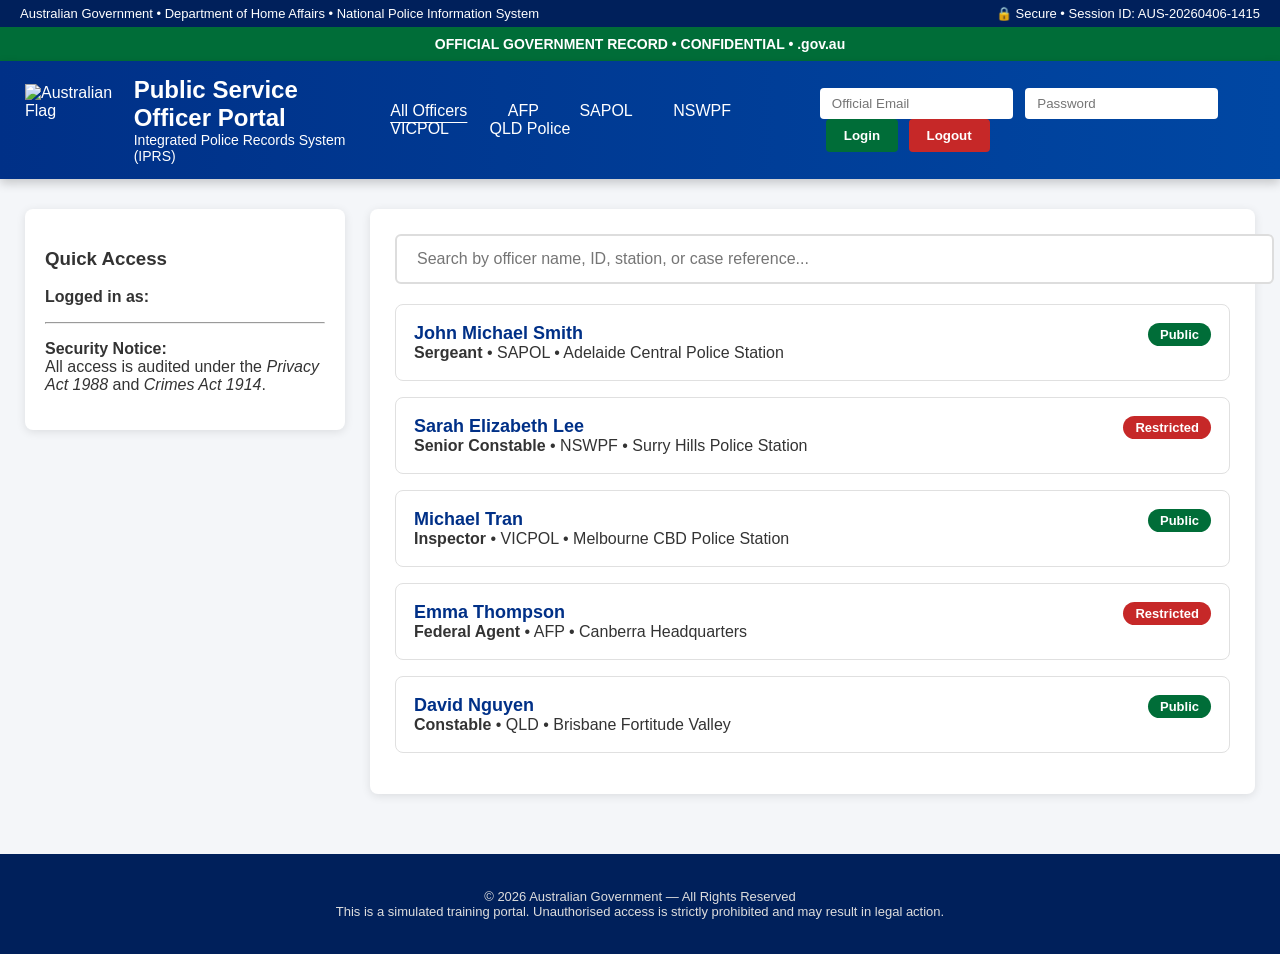
==== commit f95e35d8: "Update index.html" ====
--- a/index.html
+++ b/index.html
@@ -3,48 +3,45 @@
 <head>
 <meta charset="UTF-8">
 <meta name="viewport" content="width=device-width, initial-scale=1.0">
-<title>Public Records &amp; Officer Portal - Australian Government</title>
+<title>Public Service Officer Portal - Australian Government</title>
 <link rel="icon" href="https://www.australia.gov.au/sites/default/files/favicon.ico">
+
 <style>
     :root {
         --gov-blue: #003087;
-        --gov-darkblue: #00205b;
-        --accent-green: #006d38;
+        --gov-dark: #00205b;
+        --gov-green: #006d38;
     }
     body {
         margin: 0;
         font-family: "Segoe UI", "Roboto", "Helvetica Neue", Arial, sans-serif;
         background: #f4f6f9;
         color: #333;
-        line-height: 1.5;
     }
     .top-bar {
-        background: #00205b;
+        background: var(--gov-dark);
         color: white;
         font-size: 13px;
         padding: 6px 20px;
         display: flex;
         justify-content: space-between;
-        align-items: center;
-        border-bottom: 3px solid #006d38;
     }
     .secure-banner {
-        background: #006d38;
+        background: var(--gov-green);
         color: white;
         text-align: center;
-        padding: 8px;
+        padding: 9px;
+        font-weight: 600;
         font-size: 14px;
-        font-weight: 600;
-        letter-spacing: 0.5px;
     }
     header {
         background: linear-gradient(to right, var(--gov-blue), #0047a3);
         color: white;
         padding: 15px 25px;
-        box-shadow: 0 3px 8px rgba(0,0,0,0.2);
         display: flex;
         align-items: center;
         justify-content: space-between;
+        box-shadow: 0 4px 10px rgba(0,0,0,0.2);
     }
     .header-left {
         display: flex;
@@ -52,177 +49,100 @@
         gap: 18px;
     }
     .coat-of-arms {
-        height: 68px;
-        width: auto;
-    }
-    .header-title {
-        font-size: 22px;
-        font-weight: 700;
-        letter-spacing: -0.5px;
-    }
-    .nav {
-        display: flex;
-        gap: 28px;
-        font-weight: 500;
+        height: 72px;
     }
     .nav a {
         color: white;
         text-decoration: none;
-        padding: 8px 0;
-        border-bottom: 3px solid transparent;
-        transition: all 0.2s;
+        margin: 0 18px;
+        font-weight: 500;
     }
     .nav a:hover, .nav a.active {
-        border-bottom: 3px solid #ffd700;
-    }
-    .auth-section {
-        display: flex;
-        align-items: center;
-        gap: 10px;
-        font-size: 14px;
+        text-decoration: underline;
+        text-underline-offset: 6px;
     }
     .auth-section input {
         padding: 8px 12px;
         border: none;
         border-radius: 4px;
-        font-size: 14px;
-        width: 160px;
+        margin-right: 8px;
     }
     .btn {
-        padding: 8px 16px;
+        padding: 9px 18px;
         border: none;
         border-radius: 4px;
         font-weight: 600;
         cursor: pointer;
-        font-size: 14px;
-    }
-    .btn-primary {
-        background: #006d38;
-        color: white;
-    }
-    .btn-danger {
-        background: #c62828;
-        color: white;
-    }
+        margin-left: 6px;
+    }
+    .btn-primary { background: var(--gov-green); color: white; }
+    .btn-danger { background: #c62828; color: white; }
+
     .main-container {
-        max-width: 1280px;
-        margin: 25px auto;
+        max-width: 1350px;
+        margin: 30px auto;
         padding: 0 25px;
         display: flex;
         gap: 25px;
     }
     .sidebar {
-        width: 260px;
+        width: 280px;
         background: white;
+        padding: 20px;
         border-radius: 8px;
-        box-shadow: 0 2px 8px rgba(0,0,0,0.1);
-        padding: 20px;
+        box-shadow: 0 2px 10px rgba(0,0,0,0.1);
         height: fit-content;
     }
     .content {
         flex: 1;
         background: white;
         border-radius: 8px;
-        box-shadow: 0 2px 8px rgba(0,0,0,0.1);
+        box-shadow: 0 2px 10px rgba(0,0,0,0.1);
         padding: 25px;
-    }
-    .logo-bar {
-        text-align: center;
-        margin-bottom: 20px;
-        padding-bottom: 15px;
-        border-bottom: 1px solid #ddd;
-    }
-    .dashboard-header {
-        background: #eef4ff;
-        padding: 15px 20px;
-        border-radius: 6px;
-        margin-bottom: 25px;
-        border-left: 5px solid #003087;
     }
     .search-bar {
         width: 100%;
         padding: 14px 20px;
         font-size: 16px;
-        border: 2px solid #ccc;
+        border: 2px solid #ddd;
         border-radius: 6px;
         margin-bottom: 20px;
-    }
-    .filters {
-        display: flex;
-        gap: 10px;
-        margin-bottom: 20px;
-        flex-wrap: wrap;
-    }
-    .filter-btn {
-        padding: 6px 14px;
-        background: #f1f3f6;
-        border: 1px solid #ccc;
-        border-radius: 20px;
-        cursor: pointer;
-        font-size: 13px;
-    }
-    .filter-btn.active {
-        background: #003087;
-        color: white;
-        border-color: #003087;
     }
     .card {
         border: 1px solid #e0e0e0;
         border-radius: 8px;
         padding: 18px;
         margin-bottom: 16px;
+        cursor: pointer;
         transition: all 0.2s;
     }
     .card:hover {
-        box-shadow: 0 4px 12px rgba(0,0,0,0.1);
-        border-color: #003087;
+        box-shadow: 0 6px 15px rgba(0,48,135,0.15);
+        border-color: var(--gov-blue);
     }
     .officer-name {
         font-size: 18px;
         font-weight: 700;
-        color: #003087;
+        color: var(--gov-blue);
     }
     .badge {
-        padding: 3px 10px;
+        padding: 4px 12px;
         border-radius: 20px;
-        font-size: 12px;
+        font-size: 13px;
         font-weight: 600;
     }
-    .public { background:#006d38; color:white; }
-    .restricted { background:#c62828; color:white; }
-    .details {
-        display: none;
-        margin-top: 15px;
-        padding-top: 15px;
-        border-top: 1px solid #eee;
-    }
-    .section-title {
-        font-weight: 700;
-        color: #003087;
-        margin: 12px 0 6px;
-        font-size: 15px;
-    }
-    table {
-        width: 100%;
-        border-collapse: collapse;
-        margin-top: 10px;
-    }
-    th, td {
-        padding: 10px;
-        text-align: left;
-        border-bottom: 1px solid #eee;
-    }
-    th {
-        background: #f8f9fa;
-        color: #003087;
-    }
+    .public { background: var(--gov-green); color: white; }
+    .restricted { background: #c62828; color: white; }
+    .details { display: none; margin-top: 15px; padding-top: 15px; border-top: 1px solid #eee; }
+    .section-title { font-weight: 700; color: var(--gov-blue); margin: 12px 0 6px; }
+
     footer {
-        background: #00205b;
+        background: var(--gov-dark);
         color: #ddd;
         text-align: center;
-        padding: 30px 20px;
+        padding: 35px 20px;
         font-size: 13px;
-        margin-top: 50px;
+        margin-top: 60px;
     }
     .modal {
         display: none;
@@ -230,50 +150,40 @@
         top: 0; left: 0;
         width: 100%; height: 100%;
         background: rgba(0,0,0,0.75);
-        z-index: 9999;
+        z-index: 10000;
     }
     .modal-content {
         background: white;
         margin: 5% auto;
         width: 90%;
-        max-width: 720px;
+        max-width: 750px;
+        padding: 25px;
         border-radius: 8px;
-        padding: 25px;
-        box-shadow: 0 10px 30px rgba(0,0,0,0.3);
-    }
-    .gov-notice {
-        background: #fff3cd;
-        border: 1px solid #ffeaa7;
-        padding: 12px;
-        font-size: 13px;
-        color: #856404;
-        border-radius: 4px;
-        margin: 15px 0;
     }
 </style>
 </head>
 <body>
 
 <div class="top-bar">
-    <div>Australian Government | Department of Home Affairs • Australian Federal Police • State &amp; Territory Police Services</div>
-    <div>🔒 Secure Connection • Session ID: AUS-2026-04-06-14:22</div>
+    <div>Australian Government • Department of Home Affairs • National Police Information System</div>
+    <div>🔒 Secure • Session ID: AUS-20260406-1415</div>
 </div>
 
 <div class="secure-banner">
-    OFFICIAL • CONFIDENTIAL • PUBLIC SERVICE RECORDS PORTAL • .gov.au
+    OFFICIAL GOVERNMENT RECORD • CONFIDENTIAL • .gov.au
 </div>
 
 <header>
     <div class="header-left">
         <img src="https://upload.wikimedia.org/wikipedia/commons/thumb/8/8e/Flag_of_Australia_%28converted%29.svg/800px-Flag_of_Australia_%28converted%29.svg.png" class="coat-of-arms" alt="Australian Flag">
         <div>
-            <div class="header-title">Public Service Officer Portal</div>
-            <div style="font-size:13px;opacity:0.9;">Integrated Police Records System (IPRS)</div>
+            <h1 style="margin:0; font-size:24px;">Public Service Officer Portal</h1>
+            <p style="margin:0; font-size:14px;">Integrated Police Records System (IPRS)</p>
         </div>
     </div>
-    
+
     <div class="nav">
-        <a onclick="setAgency('ALL')" class="active">All Records</a>
+        <a onclick="setAgency('ALL')" class="active">All Officers</a>
         <a onclick="setAgency('AFP')">AFP</a>
         <a onclick="setAgency('SAPOL')">SAPOL</a>
         <a onclick="setAgency('NSWPF')">NSWPF</a>
@@ -285,7 +195,6 @@
         <input type="email" id="email" placeholder="Official Email">
         <input type="password" id="password" placeholder="Password">
         <button class="btn btn-primary" onclick="login()">Login</button>
-        <button class="btn" onclick="register()">Register</button>
         <button class="btn btn-danger" onclick="logout()">Logout</button>
     </div>
 </header>
@@ -293,104 +202,105 @@
 <div class="main-container">
     <!-- Sidebar -->
     <div class="sidebar">
-        <div style="font-weight:700; color:#003087; margin-bottom:15px;">Quick Access</div>
-        <div class="card" style="margin-bottom:12px;">
-            <strong>Recent Searches</strong><br>
-            <small>John Smith • SA-12487</small><br><br>
-            <strong>My Requests</strong><br>
-            <small>12 records accessed this month</small>
-        </div>
-        
-        <div class="gov-notice">
-            <strong>Security Notice:</strong><br>
-            All access is logged and audited under the <i>Freedom of Information Act 1982</i> and <i>Privacy Act 1988</i>.
-        </div>
-        
-        <div style="margin-top:25px;">
-            <strong>Agency Filter</strong>
-            <div onclick="setAgency('ALL')" class="filter-btn active" id="filter-all">All Agencies</div>
-        </div>
+        <h3>Quick Access</h3>
+        <p><strong>Logged in as:</strong> <span id="userEmailSidebar"></span></p>
+        <hr>
+        <p><strong>Security Notice:</strong><br>
+        All access is audited under the <i>Privacy Act 1988</i> and <i>Crimes Act 1914</i>.</p>
     </div>
 
     <!-- Main Content -->
     <div class="content">
-        <div class="logo-bar">
-            <img src="https://tse4.mm.bing.net/th/id/OIP.bu6NW9qHfvNzwFhi99w4KAHaDw?w=630&h=320&rs=1&pid=ImgDetMain&o=7&rm=3" style="height:110px;" alt="Police Badge">
-            <h2 style="margin:8px 0 4px;">Public Service Records System</h2>
-            <p style="color:#555;font-size:14px;">Integrated National Police Information System • Version 4.8.2</p>
-        </div>
-
-        <div class="dashboard-header" id="dashboard" style="display:none;">
-            <strong>Logged in as:</strong> <span id="userEmail"></span> 
-            <span class="badge public">Level 3 Verified Officer</span><br>
-            Last login: <span id="lastLogin"></span><br>
-            <strong>Request History:</strong>
-            <div id="history" style="margin-top:8px; font-size:13px;"></div>
-        </div>
-
-        <input type="text" id="searchInput" class="search-bar" placeholder="Search by name, officer ID, case reference, station...">
-
-        <div class="filters">
-            <div onclick="toggleFilter(this)" class="filter-btn active">All Records</div>
-            <div onclick="toggleFilter(this)" class="filter-btn">Public</div>
-            <div onclick="toggleFilter(this)" class="filter-btn">Restricted</div>
-        </div>
+        <input type="text" id="searchInput" class="search-bar" placeholder="Search by officer name, ID, station, or case reference...">
 
         <div id="results"></div>
     </div>
 </div>
 
-<!-- PDF Modal -->
+<!-- Modal -->
 <div class="modal" id="pdfModal">
     <div class="modal-content">
-        <h2 style="margin-top:0; color:#003087;">Document Preview — Official Record</h2>
-        <div style="background:#f8f9fa; padding:20px; border:1px dashed #aaa; min-height:420px; margin:15px 0;">
-            <p><strong>Officer Service Record — CONFIDENTIAL</strong></p>
-            <p>This is a simulated official document preview. In a real system this would display a secure PDF with watermarks and digital signatures.</p>
-            <hr>
-            <p><strong>Classification:</strong> PROTECTED<br>
+        <h2 style="color:var(--gov-blue)">Official Service Record Preview</h2>
+        <p><strong>This document is classified and protected under Australian law.</strong></p>
+        <div style="background:#f8f9fa; padding:25px; border:1px dashed #aaa; min-height:400px;">
+            <p><strong>Document ID:</strong> IPRS-2026-XXXXXX<br>
                <strong>Issued by:</strong> Australian Criminal Intelligence Commission<br>
                <strong>Date:</strong> 06 April 2026</p>
+            <hr>
+            <p>In a real system, a secure watermarked PDF would appear here.</p>
         </div>
-        <div style="text-align:right;">
-            <button class="btn btn-primary" onclick="closeModal()">Close Preview</button>
+        <div style="text-align:right; margin-top:20px;">
+            <button class="btn btn-primary" onclick="closeModal()">Close</button>
         </div>
     </div>
 </div>
 
 <footer>
     © 2026 Australian Government — All Rights Reserved<br>
-    This is a simulated training and demonstration portal. Unauthorised use is prohibited.<br>
-    Privacy | Accessibility | FOI | Contact the Helpdesk | Site Security
+    This is a simulated training portal. Unauthorised access is strictly prohibited and may result in legal action.
 </footer>
 
 <script>
+// ====================== EASY TO ADD OFFICERS ======================
+// Just add new objects inside this array following the same structure
+const officers = [
+    {
+        name: "John Michael Smith",
+        agency: "SAPOL",
+        id: "SAP-12487",
+        rank: "Sergeant",
+        station: "Adelaide Central Police Station",
+        classification: "Public",
+        case: { ref: "SA-2024-1182", court: "Adelaide Magistrates Court", status: "Closed" },
+        timeline: ["Report Filed 12/03/2024", "Court Hearing 05/06/2024", "Case Closed 18/09/2024"]
+    },
+    {
+        name: "Sarah Elizabeth Lee",
+        agency: "NSWPF",
+        id: "NSW-99821",
+        rank: "Senior Constable",
+        station: "Surry Hills Police Station",
+        classification: "Restricted",
+        case: { ref: "NSW-2025-0341", court: "Downing Centre Local Court", status: "Open" },
+        timeline: ["Incident Reported", "Investigation Ongoing", "Witness Statements Collected"]
+    },
+    {
+        name: "Michael Tran",
+        agency: "VICPOL",
+        id: "VIC-77412",
+        rank: "Inspector",
+        station: "Melbourne CBD Police Station",
+        classification: "Public",
+        case: { ref: "VIC-2025-0923", court: "Melbourne County Court", status: "Closed" },
+        timeline: ["Arrest Made", "Court Proceedings", "Sentencing Completed"]
+    },
+    {
+        name: "Emma Thompson",
+        agency: "AFP",
+        id: "AFP-44561",
+        rank: "Federal Agent",
+        station: "Canberra Headquarters",
+        classification: "Restricted",
+        case: { ref: "AFP-INT-2026-007", court: "Federal Court of Australia", status: "Active" },
+        timeline: ["International Inquiry Opened", "Evidence Gathering"]
+    },
+    {
+        name: "David Nguyen",
+        agency: "QLD",
+        id: "QLD-66743",
+        rank: "Constable",
+        station: "Brisbane Fortitude Valley",
+        classification: "Public",
+        case: { ref: "QLD-2025-4451", court: "Brisbane Magistrates Court", status: "Closed" },
+        timeline: ["Report Filed", "Caution Issued"]
+    }
+    // ← Add new officers here, just copy the format above
+];
+
 let currentUser = null;
 let agencyFilter = "ALL";
-let historyLog = [];
-
-const officers = [
-    { name:"John Michael Smith", agency:"SAPOL", id:"SAP-12487", rank:"Sergeant", station:"Adelaide Central", classification:"Public",
-      case:{ref:"SA-2024-1182", court:"Adelaide Magistrates Court", status:"Closed"},
-      timeline:["Report Filed 12/03/2024", "Hearing 05/06/2024", "Case Closed 18/09/2024"] },
-    
-    { name:"Sarah Elizabeth Lee", agency:"NSWPF", id:"NSW-99821", rank:"Senior Constable", station:"Surry Hills", classification:"Restricted",
-      case:{ref:"NSW-2025-0341", court:"Downing Centre", status:"Open"},
-      timeline:["Incident Reported", "Investigation Ongoing"] },
-    
-    { name:"Michael Tran", agency:"VICPOL", id:"VIC-77412", rank:"Inspector", station:"Melbourne CBD", classification:"Public",
-      case:{ref:"VIC-2025-0923", court:"Melbourne County Court", status:"Closed"},
-      timeline:["Arrest Made", "Court Proceedings", "Sentencing"] },
-    
-    { name:"Emma Thompson", agency:"AFP", id:"AFP-44561", rank:"Federal Agent", station:"Canberra", classification:"Restricted",
-      case:{ref:"AFP-INT-2026-007", court:"Federal Court", status:"Active"},
-      timeline:["International Inquiry Opened"] },
-    
-    { name:"David Nguyen", agency:"QLD", id:"QLD-66743", rank:"Constable", station:"Brisbane Fortitude Valley", classification:"Public",
-      case:{ref:"QLD-2025-4451", court:"Brisbane Magistrates", status:"Closed"},
-      timeline:["Report Filed", "Caution Issued"] }
-];
-
+
+// ==================== FUNCTIONS ====================
 function setAgency(agency) {
     agencyFilter = agency;
     document.querySelectorAll('.nav a').forEach(a => a.classList.remove('active'));
@@ -398,31 +308,19 @@
 }
 
 function login() {
-    const email = document.getElementById("email").value;
+    const email = document.getElementById("email").value.trim();
     if (email) {
         currentUser = { email: email };
-        updateUI();
+        document.getElementById("userEmailSidebar").innerText = email;
+        render();
     } else {
-        alert("Please enter your official email address.");
-    }
-}
-
-function register() {
-    alert("New accounts must be approved by agency administrator. Please contact your supervisor.");
+        alert("Please enter your official government email.");
+    }
 }
 
 function logout() {
     currentUser = null;
-    updateUI();
-}
-
-function updateUI() {
-    const dash = document.getElementById("dashboard");
-    dash.style.display = currentUser ? "block" : "none";
-    if (currentUser) {
-        document.getElementById("userEmail").innerText = currentUser.email;
-        document.getElementById("lastLogin").innerText = "06 April 2026 14:11 ACST";
-    }
+    document.getElementById("userEmailSidebar").innerText = "";
     render();
 }
 
@@ -432,11 +330,11 @@
     const q = document.getElementById("searchInput").value.toLowerCase();
 
     const filtered = officers.filter(o => {
-        const matchAgency = agencyFilter === "ALL" || o.agency === agencyFilter;
-        const matchSearch = o.name.toLowerCase().includes(q) || 
-                           o.id.toLowerCase().includes(q) || 
-                           o.case.ref.toLowerCase().includes(q);
-        return matchAgency && matchSearch;
+        const agencyMatch = agencyFilter === "ALL" || o.agency === agencyFilter;
+        const searchMatch = o.name.toLowerCase().includes(q) || 
+                           o.id.toLowerCase().includes(q) ||
+                           o.station.toLowerCase().includes(q);
+        return agencyMatch && searchMatch;
     });
 
     filtered.forEach((o, i) => {
@@ -450,28 +348,19 @@
                 </div>
                 <span class="badge ${o.classification.toLowerCase()}">${o.classification}</span>
             </div>
-            <div class="details" id="d${i}">
-                <div class="section-title">Officer ID</div>
-                ${o.id}
-                
+            <div class="details" id="det${i}">
+                <div class="section-title">Officer ID</div> ${o.id}
                 <div class="section-title">Current Case</div>
-                Reference: ${o.case.ref}<br>
-                Court: ${o.case.court}<br>
-                Status: <strong>${o.case.status}</strong>
-                
+                Ref: ${o.case.ref} | Court: ${o.case.court} | Status: <strong>${o.case.status}</strong>
                 <div class="section-title">Timeline</div>
-                <div style="padding-left:15px; border-left:3px solid #003087;">
-                    ${o.timeline.map(t => `<div>• ${t}</div>`).join("")}
-                </div>
-                
-                <div class="section-title">Actions</div>
+                ${o.timeline.map(item => `<div>• ${item}</div>`).join('')}
+                <br>
                 <button class="btn btn-primary" onclick="openPDF('${o.name}')">View Full Service Record</button>
             </div>
         `;
-        
-        card.onclick = function(e) {
+        card.onclick = (e) => {
             if (e.target.tagName !== "BUTTON") {
-                const details = document.getElementById("d"+i);
+                const details = document.getElementById(`det${i}`);
                 details.style.display = details.style.display === "block" ? "none" : "block";
             }
         };
@@ -479,17 +368,15 @@
     });
 
     if (filtered.length === 0) {
-        results.innerHTML = `<p style="text-align:center; padding:40px; color:#666;">No records found matching your search.</p>`;
+        results.innerHTML = `<p style="text-align:center; padding:60px; color:#666;">No matching records found.</p>`;
     }
 }
 
 function openPDF(name) {
     if (!currentUser) {
-        alert("You must be logged in with an official account to view restricted records.");
+        alert("You must log in with an official account to view records.");
         return;
     }
-    historyLog.unshift(`Viewed: ${name} — ${new Date().toLocaleTimeString()}`);
-    document.getElementById("history").innerHTML = historyLog.join("<br>");
     document.getElementById("pdfModal").style.display = "block";
 }
 
@@ -497,15 +384,11 @@
     document.getElementById("pdfModal").style.display = "none";
 }
 
-function toggleFilter(el) {
-    document.querySelectorAll('.filter-btn').forEach(b => b.classList.remove('active'));
-    el.classList.add('active');
-}
-
+// Event listeners
 document.getElementById("searchInput").oninput = render;
 
 // Initial render
-updateUI();
+render();
 </script>
 </body>
 </html>
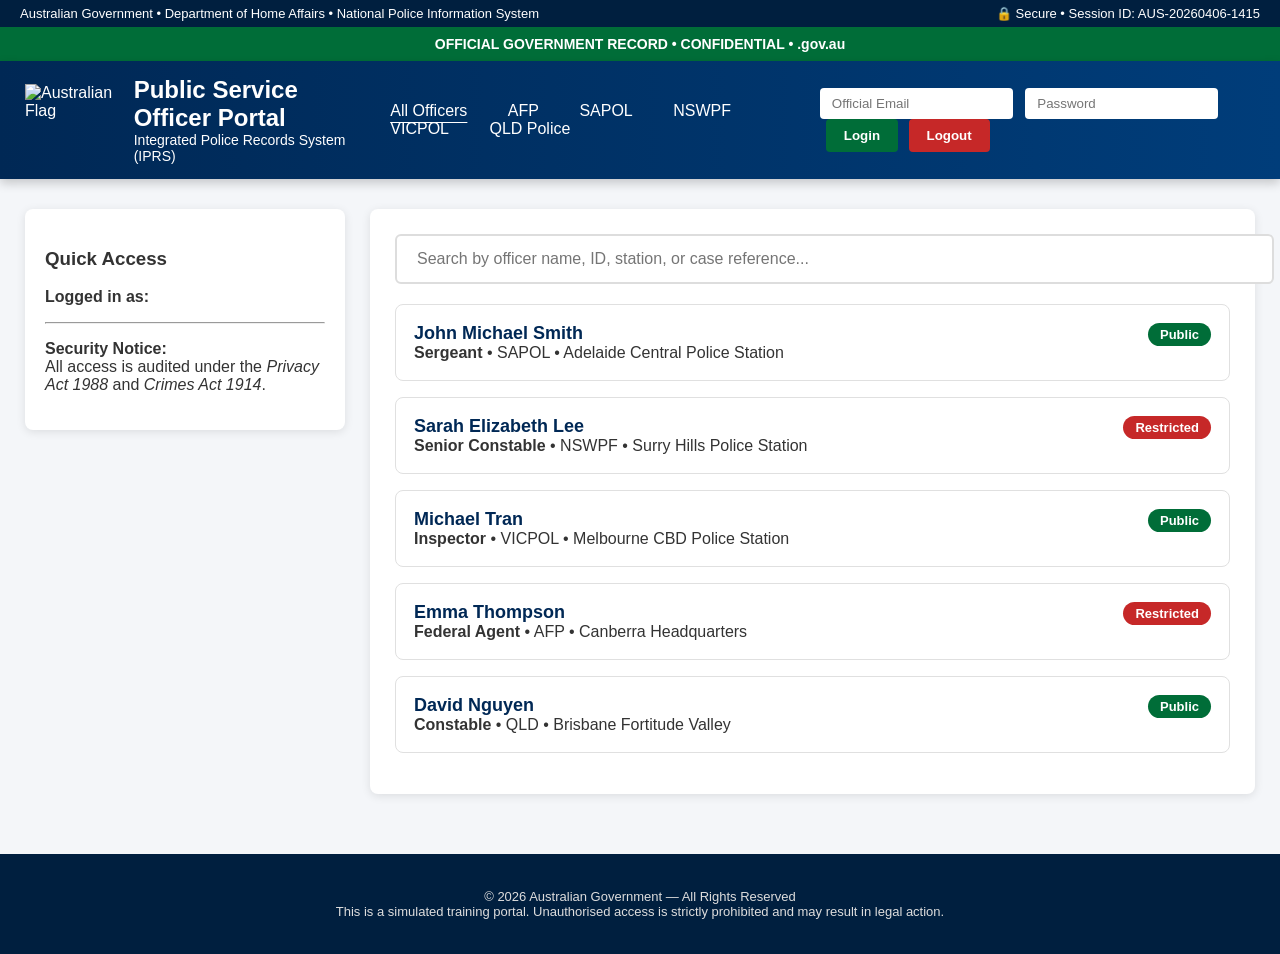
==== commit a0557bf3: "Update index.html" ====
--- a/index.html
+++ b/index.html
@@ -5,11 +5,10 @@
 <meta name="viewport" content="width=device-width, initial-scale=1.0">
 <title>Public Service Officer Portal - Australian Government</title>
 <link rel="icon" href="https://www.australia.gov.au/sites/default/files/favicon.ico">
-
 <style>
     :root {
-        --gov-blue: #003087;
-        --gov-dark: #00205b;
+        --gov-blue: #002855;        /* Changed to a deeper, richer blue */
+        --gov-dark: #001f3f;        /* Slightly darker to match the new blue */
         --gov-green: #006d38;
     }
     body {
@@ -35,7 +34,7 @@
         font-size: 14px;
     }
     header {
-        background: linear-gradient(to right, var(--gov-blue), #0047a3);
+        background: linear-gradient(to right, var(--gov-blue), #003d7a); /* Updated gradient */
         color: white;
         padding: 15px 25px;
         display: flex;
@@ -50,6 +49,8 @@
     }
     .coat-of-arms {
         height: 72px;
+        width: auto;
+        object-fit: contain;
     }
     .nav a {
         color: white;
@@ -77,7 +78,6 @@
     }
     .btn-primary { background: var(--gov-green); color: white; }
     .btn-danger { background: #c62828; color: white; }
-
     .main-container {
         max-width: 1350px;
         margin: 30px auto;
@@ -117,7 +117,7 @@
         transition: all 0.2s;
     }
     .card:hover {
-        box-shadow: 0 6px 15px rgba(0,48,135,0.15);
+        box-shadow: 0 6px 15px rgba(0,40,85,0.15); /* Updated hover shadow to match new blue */
         border-color: var(--gov-blue);
     }
     .officer-name {
@@ -135,7 +135,6 @@
     .restricted { background: #c62828; color: white; }
     .details { display: none; margin-top: 15px; padding-top: 15px; border-top: 1px solid #eee; }
     .section-title { font-weight: 700; color: var(--gov-blue); margin: 12px 0 6px; }
-
     footer {
         background: var(--gov-dark);
         color: #ddd;
@@ -163,25 +162,23 @@
 </style>
 </head>
 <body>
-
 <div class="top-bar">
     <div>Australian Government • Department of Home Affairs • National Police Information System</div>
     <div>🔒 Secure • Session ID: AUS-20260406-1415</div>
 </div>
-
 <div class="secure-banner">
     OFFICIAL GOVERNMENT RECORD • CONFIDENTIAL • .gov.au
 </div>
-
 <header>
     <div class="header-left">
-        <img src="https://upload.wikimedia.org/wikipedia/commons/thumb/8/8e/Flag_of_Australia_%28converted%29.svg/800px-Flag_of_Australia_%28converted%29.svg.png" class="coat-of-arms" alt="Australian Flag">
+        <img src="https://beconnected.esafety.gov.au/pluginfile.php/79603/mod_resource/content/1/t33_c4_a1_p1.png" 
+             class="coat-of-arms" 
+             alt="Australian Flag">
         <div>
             <h1 style="margin:0; font-size:24px;">Public Service Officer Portal</h1>
             <p style="margin:0; font-size:14px;">Integrated Police Records System (IPRS)</p>
         </div>
     </div>
-
     <div class="nav">
         <a onclick="setAgency('ALL')" class="active">All Officers</a>
         <a onclick="setAgency('AFP')">AFP</a>
@@ -190,7 +187,6 @@
         <a onclick="setAgency('VICPOL')">VICPOL</a>
         <a onclick="setAgency('QLD')">QLD Police</a>
     </div>
-
     <div class="auth-section">
         <input type="email" id="email" placeholder="Official Email">
         <input type="password" id="password" placeholder="Password">
@@ -198,9 +194,7 @@
         <button class="btn btn-danger" onclick="logout()">Logout</button>
     </div>
 </header>
-
 <div class="main-container">
-    <!-- Sidebar -->
     <div class="sidebar">
         <h3>Quick Access</h3>
         <p><strong>Logged in as:</strong> <span id="userEmailSidebar"></span></p>
@@ -208,16 +202,12 @@
         <p><strong>Security Notice:</strong><br>
         All access is audited under the <i>Privacy Act 1988</i> and <i>Crimes Act 1914</i>.</p>
     </div>
-
-    <!-- Main Content -->
     <div class="content">
         <input type="text" id="searchInput" class="search-bar" placeholder="Search by officer name, ID, station, or case reference...">
-
         <div id="results"></div>
     </div>
 </div>
 
-<!-- Modal -->
 <div class="modal" id="pdfModal">
     <div class="modal-content">
         <h2 style="color:var(--gov-blue)">Official Service Record Preview</h2>
@@ -241,8 +231,7 @@
 </footer>
 
 <script>
-// ====================== EASY TO ADD OFFICERS ======================
-// Just add new objects inside this array following the same structure
+// Officers data (unchanged)
 const officers = [
     {
         name: "John Michael Smith",
@@ -294,13 +283,11 @@
         case: { ref: "QLD-2025-4451", court: "Brisbane Magistrates Court", status: "Closed" },
         timeline: ["Report Filed", "Caution Issued"]
     }
-    // ← Add new officers here, just copy the format above
 ];
 
 let currentUser = null;
 let agencyFilter = "ALL";
 
-// ==================== FUNCTIONS ====================
 function setAgency(agency) {
     agencyFilter = agency;
     document.querySelectorAll('.nav a').forEach(a => a.classList.remove('active'));
@@ -328,10 +315,9 @@
     const results = document.getElementById("results");
     results.innerHTML = "";
     const q = document.getElementById("searchInput").value.toLowerCase();
-
     const filtered = officers.filter(o => {
         const agencyMatch = agencyFilter === "ALL" || o.agency === agencyFilter;
-        const searchMatch = o.name.toLowerCase().includes(q) || 
+        const searchMatch = o.name.toLowerCase().includes(q) ||
                            o.id.toLowerCase().includes(q) ||
                            o.station.toLowerCase().includes(q);
         return agencyMatch && searchMatch;
@@ -384,10 +370,7 @@
     document.getElementById("pdfModal").style.display = "none";
 }
 
-// Event listeners
 document.getElementById("searchInput").oninput = render;
-
-// Initial render
 render();
 </script>
 </body>
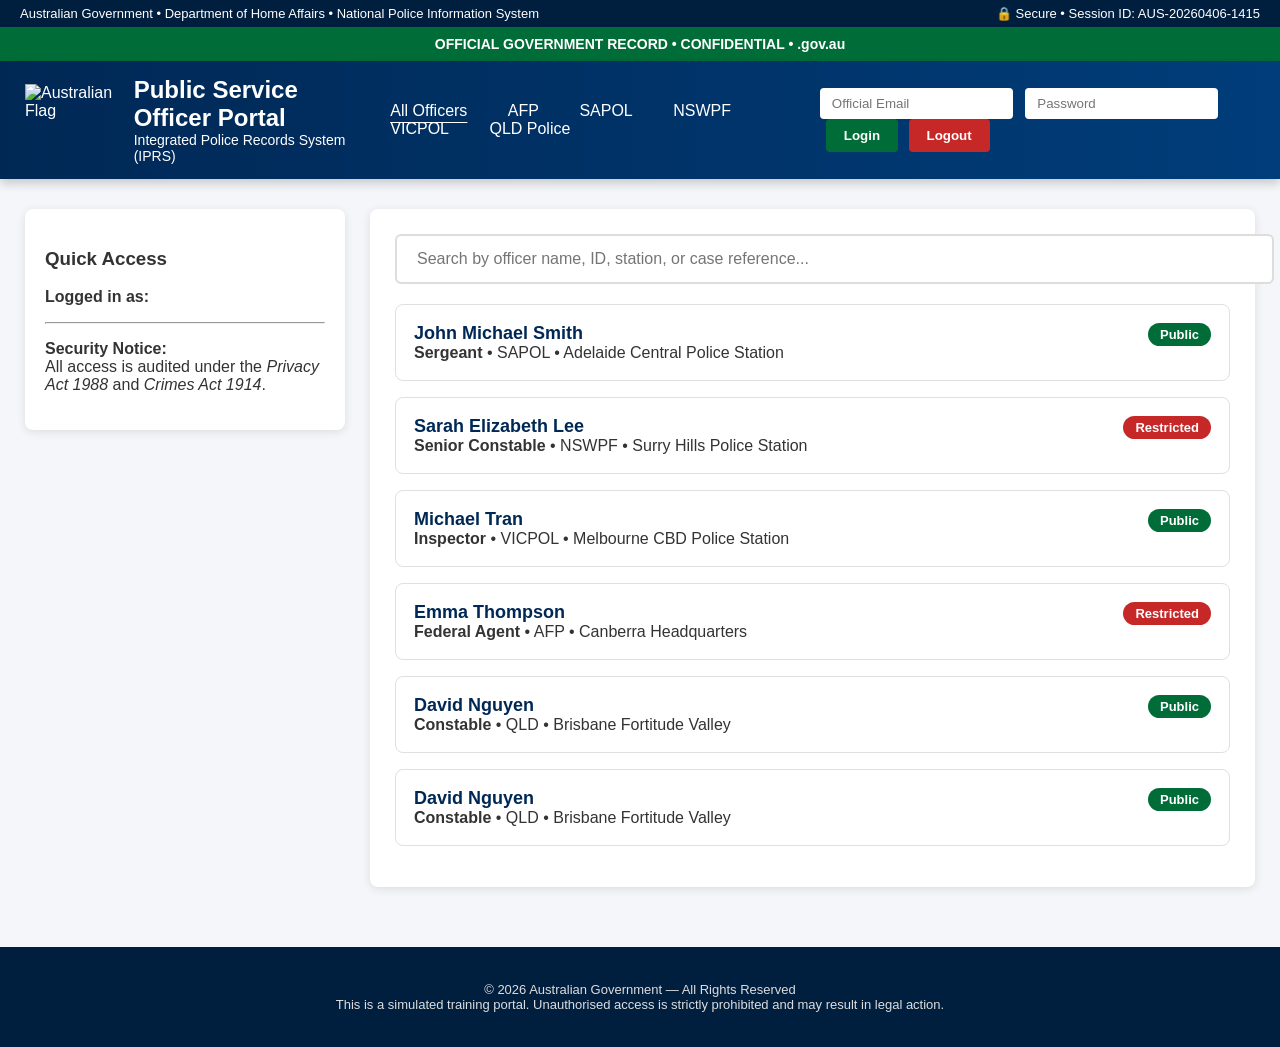
==== commit 0f0698e3: "Update index.html" ====
--- a/index.html
+++ b/index.html
@@ -272,6 +272,16 @@
         classification: "Restricted",
         case: { ref: "AFP-INT-2026-007", court: "Federal Court of Australia", status: "Active" },
         timeline: ["International Inquiry Opened", "Evidence Gathering"]
+    },
+    {
+        name: "David Nguyen",
+        agency: "QLD",
+        id: "QLD-66743",
+        rank: "Constable",
+        station: "Brisbane Fortitude Valley",
+        classification: "Public",
+        case: { ref: "QLD-2025-4451", court: "Brisbane Magistrates Court", status: "Closed" },
+        timeline: ["Report Filed", "Caution Issued"]
     },
     {
         name: "David Nguyen",
